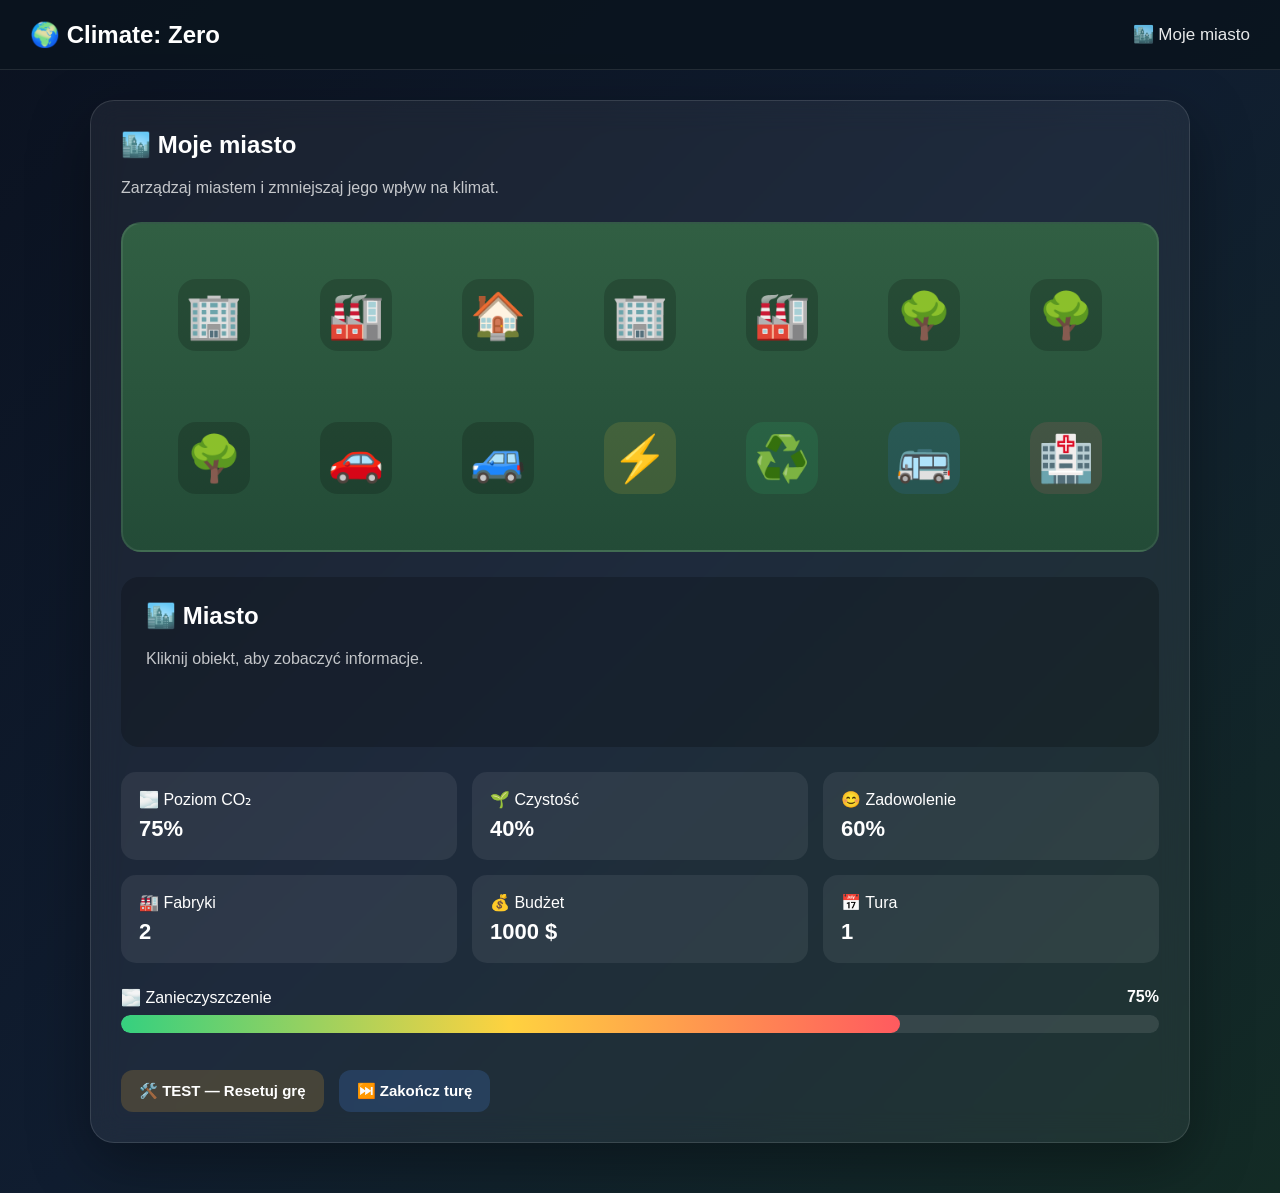
==== index.html @ ee9bb38d "fsfsf" ====
<!DOCTYPE html>
<html lang="pl">

<head>
    <meta charset="UTF-8">

    <meta
        name="viewport"
        content="width=device-width, initial-scale=1.0"
    >

    <title>Climate: Zero</title>

    <link
        rel="stylesheet"
        href="style.css"
    >
</head>

<body>

<header>

    <div class="logo">
        🌍 Climate: Zero
    </div>

    <div class="city-name">
        🏙️ Moje miasto
    </div>

</header>


<main>

<section class="city-panel">

    <h1>
        🏙️ Moje miasto
    </h1>

    <p>
        Zarządzaj miastem i zmniejszaj jego wpływ na klimat.
    </p>


    <!-- ========================= -->
    <!-- MIASTO -->
    <!-- ========================= -->

    <div class="city-view">


        <!-- BIUROWIEC 1 -->

        <div
            class="building"
            data-type="office"
            data-id="office-1"
        >
            🏢
        </div>


        <!-- FABRYKA CHEMICZNA -->

        <div
            class="building factory"
            data-type="chemical-factory"
            data-id="factory-1"
        >
            🏭
        </div>


        <!-- DOM -->

        <div
            class="building"
            data-type="house"
            data-id="house-1"
        >
            🏠
        </div>


        <!-- BIUROWIEC 2 -->

        <div
            class="building"
            data-type="office"
            data-id="office-2"
        >
            🏢
        </div>


        <!-- FABRYKA PRZEMYSŁOWA -->

        <div
            class="building factory"
            data-type="industrial-factory"
            data-id="factory-2"
        >
            🏭
        </div>


        <!-- PARK 1 -->

        <div
            class="tree"
            data-type="park"
            data-id="park-1"
        >
            🌳
        </div>


        <!-- PARK 2 -->

        <div
            class="tree"
            data-type="park"
            data-id="park-2"
        >
            🌳
        </div>


        <!-- PARK 3 -->

        <div
            class="tree"
            data-type="park"
            data-id="park-3"
        >
            🌳
        </div>


        <!-- SAMOCHÓD 1 -->

        <div
            class="car"
            data-type="car"
            data-id="car-1"
        >
            🚗
        </div>


        <!-- SAMOCHÓD 2 -->

        <div
            class="car"
            data-type="car"
            data-id="car-2"
        >
            🚙
        </div>


        <!-- NOWE: ELEKTROWNIA -->

        <div
            class="building power-plant"
            data-type="power-plant"
            data-id="power-plant-1"
        >
            ⚡
        </div>


        <!-- NOWE: RECYKLING -->

        <div
            class="building recycling"
            data-type="recycling"
            data-id="recycling-1"
        >
            ♻️
        </div>


        <!-- NOWE: ZAJEZDNIA -->

        <div
            class="building bus-depot"
            data-type="bus"
            data-id="bus-1"
        >
            🚌
        </div>


        <!-- NOWE: SZPITAL -->

        <div
            class="building hospital"
            data-type="hospital"
            data-id="hospital-1"
        >
            🏥
        </div>

    </div>


    <!-- ========================= -->
    <!-- PANEL INFORMACJI -->
    <!-- ========================= -->

    <div
        id="info-panel"
        class="info-panel"
    >

        <h2>
            🏙️ Miasto
        </h2>

        <p>
            Kliknij obiekt, aby zobaczyć informacje.
        </p>

    </div>


    <!-- ========================= -->
    <!-- STATYSTYKI -->
    <!-- ========================= -->

    <div class="city-stats">


        <div>

            🌫️ Poziom CO₂

            <strong id="co2">
                75%
            </strong>

        </div>


        <div>

            🌱 Czystość

            <strong id="cleanliness">
                40%
            </strong>

        </div>


        <div>

            😊 Zadowolenie

            <strong id="satisfaction">
                60%
            </strong>

        </div>


        <div>

            🏭 Fabryki

            <strong id="factories">
                2
            </strong>

        </div>


        <div>

            💰 Budżet

            <strong id="budget">
                1000 $
            </strong>

        </div>


        <div>

            📅 Tura

            <strong id="turn">
                1
            </strong>

        </div>

    </div>


    <!-- ========================= -->
    <!-- PASEK CO2 -->
    <!-- ========================= -->

    <div class="pollution-bar-container">

        <div class="pollution-info">

            <span>
                🌫️ Zanieczyszczenie
            </span>

            <strong id="pollution-value">
                75%
            </strong>

        </div>


        <div class="pollution-bar">

            <div
                id="pollution-fill"
            ></div>

        </div>

    </div>


    <!-- ========================= -->
    <!-- PRZYCISKI -->
    <!-- ========================= -->

    <div class="main-buttons">

        <button
            id="reset-budget"
        >
            🛠️ TEST — Resetuj grę
        </button>


        <button
            id="end-turn"
        >
            ⏭️ Zakończ turę
        </button>

    </div>

</section>

</main>


<script src="script.js"></script>

</body>

</html>
---- style.css ----
/* =====================================
   CLIMATE: ZERO
   GŁÓWNY STYL
===================================== */


* {
    box-sizing: border-box;
}


body {

    margin: 0;

    font-family:
        Arial,
        Helvetica,
        sans-serif;

    background:
        linear-gradient(
            135deg,
            #0b1220,
            #101d30,
            #132b25
        );

    color: white;

    min-height: 100vh;

}


/* =====================================
   GÓRNY PASEK
===================================== */

header {

    height: 70px;

    display: flex;

    align-items: center;

    justify-content: space-between;

    padding:
        0 30px;

    background:
        rgba(
            10,
            20,
            30,
            0.9
        );

    border-bottom:
        1px solid
        rgba(
            255,
            255,
            255,
            0.1
        );

    position: sticky;

    top: 0;

    z-index: 10;

}


.logo {

    font-size: 24px;

    font-weight: bold;

}


.city-name {

    font-size: 17px;

    opacity: 0.9;

}


/* =====================================
   GŁÓWNY PANEL
===================================== */

main {

    width: 100%;

    display: flex;

    justify-content: center;

    padding: 30px 15px 50px;

}


.city-panel {

    width: 100%;

    max-width: 1100px;

    background:
        rgba(
            255,
            255,
            255,
            0.06
        );

    border:
        1px solid
        rgba(
            255,
            255,
            255,
            0.12
        );

    border-radius: 24px;

    padding: 30px;

    backdrop-filter:
        blur(15px);

    box-shadow:
        0 20px 60px
        rgba(
            0,
            0,
            0,
            0.35
        );

}


h1 {

    margin-top: 0;

}


p {

    color:
        rgba(
            255,
            255,
            255,
            0.75
        );

}


/* =====================================
   WIDOK MIASTA
===================================== */

.city-view {

    margin-top: 25px;

    min-height: 330px;

    padding: 30px;

    border-radius: 20px;

    background:

        linear-gradient(
            180deg,
            #315f43,
            #234b37
        );

    display: grid;

    grid-template-columns:
        repeat(
            7,
            1fr
        );

    gap: 20px;

    align-items: center;

    justify-items: center;

    border:
        2px solid
        rgba(
            255,
            255,
            255,
            0.08
        );

}


/* =====================================
   OBIEKTY
===================================== */

.building,
.tree,
.car {

    width: 72px;

    height: 72px;

    display: flex;

    justify-content: center;

    align-items: center;

    font-size: 45px;

    border-radius: 18px;

    background:
        rgba(
            0,
            0,
            0,
            0.18
        );

    cursor: pointer;

    transition:
        transform 0.2s,
        background 0.2s,
        box-shadow 0.2s;

    user-select: none;

}


.building:hover,
.tree:hover,
.car:hover {

    transform:
        translateY(-6px)
        scale(1.08);

    background:
        rgba(
            255,
            255,
            255,
            0.12
        );

    box-shadow:
        0 10px 25px
        rgba(
            0,
            0,
            0,
            0.25
        );

}


/* =====================================
   PANEL INFORMACJI
===================================== */

.info-panel {

    margin-top: 25px;

    padding: 25px;

    border-radius: 18px;

    background:
        rgba(
            0,
            0,
            0,
            0.22
        );

    min-height: 170px;

}


.info-panel h2 {

    margin-top: 0;

}


.info-panel strong {

    color: white;

}


/* =====================================
   PRZYCISKI
===================================== */

button {

    border: none;

    border-radius: 12px;

    padding:
        12px 18px;

    margin-top: 12px;

    font-size: 15px;

    font-weight: bold;

    cursor: pointer;

    background:
        rgba(
            255,
            255,
            255,
            0.12
        );

    color: white;

    transition:
        transform 0.15s,
        background 0.15s;

}


button:hover:not(:disabled) {

    transform:
        translateY(-2px);

    background:
        rgba(
            255,
            255,
            255,
            0.2
        );

}


button:disabled {

    cursor: not-allowed;

    opacity: 0.55;

}


/* =====================================
   STATYSTYKI
===================================== */

.city-stats {

    display: grid;

    grid-template-columns:
        repeat(
            3,
            1fr
        );

    gap: 15px;

    margin-top: 25px;

}


.city-stats div {

    padding: 18px;

    border-radius: 15px;

    background:
        rgba(
            255,
            255,
            255,
            0.07
        );

    display: flex;

    flex-direction: column;

    gap: 7px;

}


.city-stats strong {

    font-size: 22px;

}


/* =====================================
   PASEK CO2
===================================== */

.pollution-bar-container {

    margin-top: 25px;

}


.pollution-info {

    display: flex;

    justify-content: space-between;

    margin-bottom: 8px;

}


.pollution-bar {

    height: 18px;

    width: 100%;

    background:
        rgba(
            255,
            255,
            255,
            0.1
        );

    border-radius: 20px;

    overflow: hidden;

}


#pollution-fill {

    height: 100%;

    width: 75%;

    background:
        linear-gradient(
            90deg,
            #35d07f,
            #ffd23f,
            #ff5a5f
        );

    border-radius: 20px;

    transition:
        width 0.4s;

}


/* =====================================
   GŁÓWNE PRZYCISKI
===================================== */

.main-buttons {

    display: flex;

    gap: 15px;

    margin-top: 25px;

}


#reset-budget {

    background:
        rgba(
            255,
            180,
            50,
            0.18
        );

}


#end-turn {

    background:
        rgba(
            80,
            150,
            255,
            0.18
        );

}


/* =====================================
   NOWE OBIEKTY
===================================== */

.power-plant {

    background:
        rgba(
            255,
            200,
            60,
            0.12
        );

}


.recycling {

    background:
        rgba(
            50,
            200,
            120,
            0.12
        );

}


.bus-depot {

    background:
        rgba(
            50,
            130,
            255,
            0.12
        );

}


.hospital {

    background:
        rgba(
            255,
            100,
            120,
            0.12
        );

}


/* =====================================
   TELEFON
===================================== */

@media (
    max-width: 800px
) {

    .city-view {

        grid-template-columns:
            repeat(
                4,
                1fr
            );

    }


    .city-stats {

        grid-template-columns:
            repeat(
                2,
                1fr
            );

    }

}


@media (
    max-width: 500px
) {

    header {

        padding:
            0 15px;

    }


    .logo {

        font-size: 18px;

    }


    .city-name {

        font-size: 14px;

    }


    .city-panel {

        padding: 18px;

    }


    .city-view {

        grid-template-columns:
            repeat(
                3,
                1fr
            );

        padding: 18px;

        gap: 12px;

    }


    .building,
    .tree,
    .car {

        width: 60px;

        height: 60px;

        font-size: 35px;

    }


    .city-stats {

        grid-template-columns:
            1fr;

    }


    .main-buttons {

        flex-direction: column;

    }

}
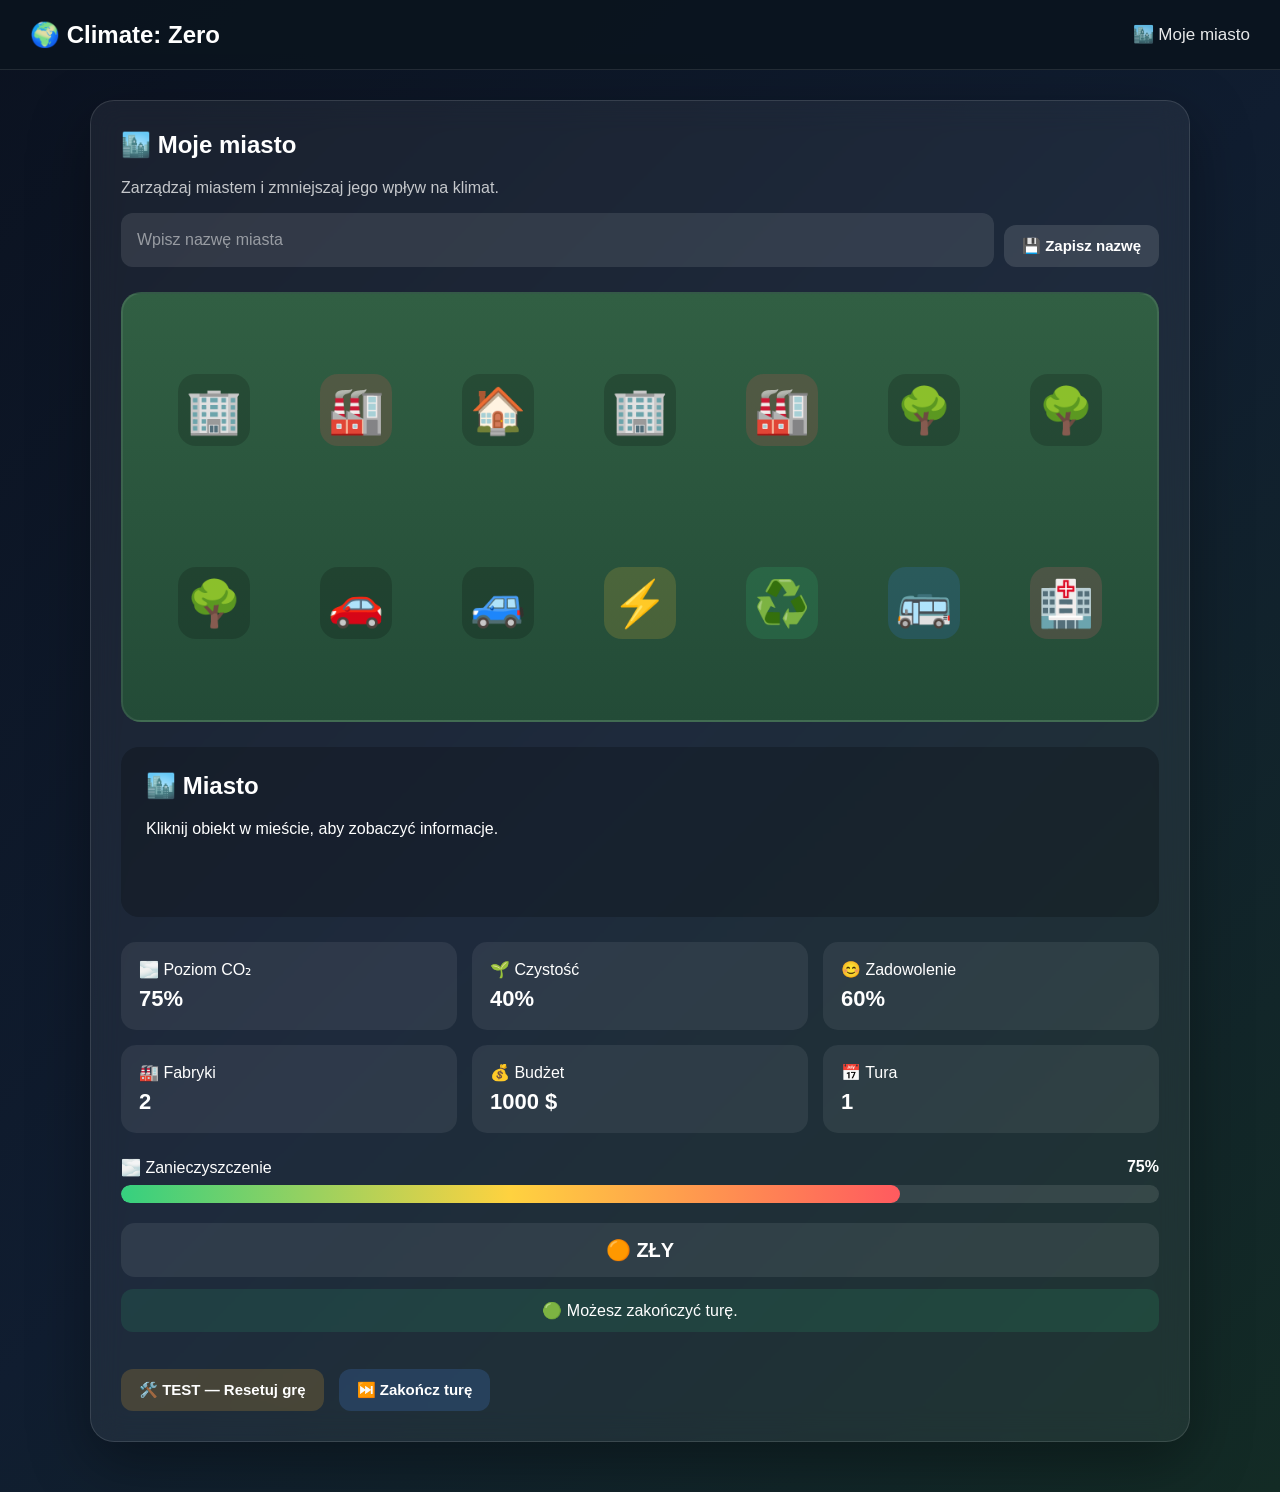
==== commit 84c23bc1: "tutffu" ====
--- a/index.html
+++ b/index.html
@@ -11,10 +11,7 @@
 
     <title>Climate: Zero</title>
 
-    <link
-        rel="stylesheet"
-        href="style.css"
-    >
+    <link rel="stylesheet" href="style.css">
 </head>
 
 <body>
@@ -25,7 +22,11 @@
         🌍 Climate: Zero
     </div>
 
-    <div class="city-name">
+    <div
+        class="city-name"
+        id="city-name-display"
+        title="Kliknij, aby zmienić nazwę miasta"
+    >
         🏙️ Moje miasto
     </div>
 
@@ -36,23 +37,39 @@
 
 <section class="city-panel">
 
-    <h1>
-        🏙️ Moje miasto
-    </h1>
-
-    <p>
-        Zarządzaj miastem i zmniejszaj jego wpływ na klimat.
-    </p>
-
-
-    <!-- ========================= -->
+    <!-- NAZWA MIASTA -->
+
+    <div class="city-intro">
+
+        <h1>
+            🏙️ <span id="city-title">Moje miasto</span>
+        </h1>
+
+        <p>
+            Zarządzaj miastem i zmniejszaj jego wpływ na klimat.
+        </p>
+
+        <div class="city-name-editor">
+
+            <input
+                type="text"
+                id="city-name-input"
+                placeholder="Wpisz nazwę miasta"
+                maxlength="30"
+            >
+
+            <button id="save-city-name">
+                💾 Zapisz nazwę
+            </button>
+
+        </div>
+
+    </div>
+
+
     <!-- MIASTO -->
-    <!-- ========================= -->
 
     <div class="city-view">
-
-
-        <!-- BIUROWIEC 1 -->
 
         <div
             class="building"
@@ -62,9 +79,6 @@
             🏢
         </div>
 
-
-        <!-- FABRYKA CHEMICZNA -->
-
         <div
             class="building factory"
             data-type="chemical-factory"
@@ -73,9 +87,6 @@
             🏭
         </div>
 
-
-        <!-- DOM -->
-
         <div
             class="building"
             data-type="house"
@@ -84,9 +95,6 @@
             🏠
         </div>
 
-
-        <!-- BIUROWIEC 2 -->
-
         <div
             class="building"
             data-type="office"
@@ -95,9 +103,6 @@
             🏢
         </div>
 
-
-        <!-- FABRYKA PRZEMYSŁOWA -->
-
         <div
             class="building factory"
             data-type="industrial-factory"
@@ -106,9 +111,6 @@
             🏭
         </div>
 
-
-        <!-- PARK 1 -->
-
         <div
             class="tree"
             data-type="park"
@@ -117,9 +119,6 @@
             🌳
         </div>
 
-
-        <!-- PARK 2 -->
-
         <div
             class="tree"
             data-type="park"
@@ -128,9 +127,6 @@
             🌳
         </div>
 
-
-        <!-- PARK 3 -->
-
         <div
             class="tree"
             data-type="park"
@@ -139,9 +135,6 @@
             🌳
         </div>
 
-
-        <!-- SAMOCHÓD 1 -->
-
         <div
             class="car"
             data-type="car"
@@ -150,9 +143,6 @@
             🚗
         </div>
 
-
-        <!-- SAMOCHÓD 2 -->
-
         <div
             class="car"
             data-type="car"
@@ -161,9 +151,6 @@
             🚙
         </div>
 
-
-        <!-- NOWE: ELEKTROWNIA -->
-
         <div
             class="building power-plant"
             data-type="power-plant"
@@ -172,9 +159,6 @@
             ⚡
         </div>
 
-
-        <!-- NOWE: RECYKLING -->
-
         <div
             class="building recycling"
             data-type="recycling"
@@ -183,9 +167,6 @@
             ♻️
         </div>
 
-
-        <!-- NOWE: ZAJEZDNIA -->
-
         <div
             class="building bus-depot"
             data-type="bus"
@@ -194,9 +175,6 @@
             🚌
         </div>
 
-
-        <!-- NOWE: SZPITAL -->
-
         <div
             class="building hospital"
             data-type="hospital"
@@ -208,9 +186,7 @@
     </div>
 
 
-    <!-- ========================= -->
     <!-- PANEL INFORMACJI -->
-    <!-- ========================= -->
 
     <div
         id="info-panel"
@@ -222,90 +198,51 @@
         </h2>
 
         <p>
-            Kliknij obiekt, aby zobaczyć informacje.
+            Kliknij obiekt w mieście,
+            aby zobaczyć informacje.
         </p>
 
     </div>
 
 
-    <!-- ========================= -->
     <!-- STATYSTYKI -->
-    <!-- ========================= -->
 
     <div class="city-stats">
 
-
-        <div>
-
+        <div>
             🌫️ Poziom CO₂
-
-            <strong id="co2">
-                75%
-            </strong>
-
-        </div>
-
-
-        <div>
-
+            <strong id="co2">75%</strong>
+        </div>
+
+        <div>
             🌱 Czystość
-
-            <strong id="cleanliness">
-                40%
-            </strong>
-
-        </div>
-
-
-        <div>
-
+            <strong id="cleanliness">40%</strong>
+        </div>
+
+        <div>
             😊 Zadowolenie
-
-            <strong id="satisfaction">
-                60%
-            </strong>
-
-        </div>
-
-
-        <div>
-
+            <strong id="satisfaction">60%</strong>
+        </div>
+
+        <div>
             🏭 Fabryki
-
-            <strong id="factories">
-                2
-            </strong>
-
-        </div>
-
-
-        <div>
-
+            <strong id="factories">2</strong>
+        </div>
+
+        <div>
             💰 Budżet
-
-            <strong id="budget">
-                1000 $
-            </strong>
-
-        </div>
-
-
-        <div>
-
+            <strong id="budget">1000 $</strong>
+        </div>
+
+        <div>
             📅 Tura
-
-            <strong id="turn">
-                1
-            </strong>
-
-        </div>
-
-    </div>
-
-
-    <!-- ========================= -->
+            <strong id="turn">1</strong>
+        </div>
+
+    </div>
+
+
     <!-- PASEK CO2 -->
-    <!-- ========================= -->
 
     <div class="pollution-bar-container">
 
@@ -321,34 +258,44 @@
 
         </div>
 
-
         <div class="pollution-bar">
 
-            <div
-                id="pollution-fill"
-            ></div>
-
-        </div>
-
-    </div>
-
-
-    <!-- ========================= -->
+            <div id="pollution-fill"></div>
+
+        </div>
+
+    </div>
+
+
+    <!-- STATUS MIASTA -->
+
+    <div
+        id="city-status"
+        class="city-status"
+    >
+        🟠 ZŁY
+    </div>
+
+
+    <!-- STATUS TURY -->
+
+    <div
+        id="turn-status"
+        class="turn-status"
+    >
+        🟢 Możesz zakończyć turę.
+    </div>
+
+
     <!-- PRZYCISKI -->
-    <!-- ========================= -->
 
     <div class="main-buttons">
 
-        <button
-            id="reset-budget"
-        >
+        <button id="reset-budget">
             🛠️ TEST — Resetuj grę
         </button>
 
-
-        <button
-            id="end-turn"
-        >
+        <button id="end-turn">
             ⏭️ Zakończ turę
         </button>
 
--- a/style.css
+++ b/style.css
@@ -3,20 +3,13 @@
    GŁÓWNY STYL
 ===================================== */
 
-
 * {
     box-sizing: border-box;
 }
 
-
 body {
-
     margin: 0;
-
-    font-family:
-        Arial,
-        Helvetica,
-        sans-serif;
+    font-family: Arial, Helvetica, sans-serif;
 
     background:
         linear-gradient(
@@ -27,9 +20,7 @@
         );
 
     color: white;
-
     min-height: 100vh;
-
 }
 
 
@@ -38,59 +29,42 @@
 ===================================== */
 
 header {
-
     height: 70px;
 
     display: flex;
-
     align-items: center;
-
     justify-content: space-between;
 
-    padding:
-        0 30px;
-
-    background:
-        rgba(
-            10,
-            20,
-            30,
-            0.9
-        );
+    padding: 0 30px;
+
+    background:
+        rgba(10, 20, 30, 0.9);
 
     border-bottom:
         1px solid
-        rgba(
-            255,
-            255,
-            255,
-            0.1
-        );
+        rgba(255, 255, 255, 0.1);
 
     position: sticky;
-
     top: 0;
-
     z-index: 10;
-
-}
-
+}
 
 .logo {
-
     font-size: 24px;
-
     font-weight: bold;
-
-}
-
+}
 
 .city-name {
-
     font-size: 17px;
-
     opacity: 0.9;
-
+    cursor: pointer;
+
+    transition: 0.2s;
+}
+
+.city-name:hover {
+    opacity: 1;
+    transform: scale(1.03);
 }
 
 
@@ -99,77 +73,77 @@
 ===================================== */
 
 main {
-
     width: 100%;
 
     display: flex;
-
     justify-content: center;
 
     padding: 30px 15px 50px;
-
-}
-
+}
 
 .city-panel {
-
     width: 100%;
-
     max-width: 1100px;
 
     background:
-        rgba(
-            255,
-            255,
-            255,
-            0.06
-        );
+        rgba(255, 255, 255, 0.06);
 
     border:
         1px solid
-        rgba(
-            255,
-            255,
-            255,
-            0.12
-        );
+        rgba(255, 255, 255, 0.12);
 
     border-radius: 24px;
 
     padding: 30px;
 
-    backdrop-filter:
-        blur(15px);
+    backdrop-filter: blur(15px);
 
     box-shadow:
         0 20px 60px
-        rgba(
-            0,
-            0,
-            0,
-            0.35
-        );
-
-}
-
-
-h1 {
-
+        rgba(0, 0, 0, 0.35);
+}
+
+
+/* =====================================
+   INTRO
+===================================== */
+
+.city-intro h1 {
     margin-top: 0;
-
-}
-
-
-p {
-
+}
+
+.city-intro p {
     color:
-        rgba(
-            255,
-            255,
-            255,
-            0.75
-        );
-
+        rgba(255, 255, 255, 0.75);
+}
+
+.city-name-editor {
+    display: flex;
+    gap: 10px;
+    margin-top: 15px;
+}
+
+#city-name-input {
+    flex: 1;
+
+    padding: 14px 16px;
+
+    border: none;
+    outline: none;
+
+    border-radius: 12px;
+
+    background:
+        rgba(255, 255, 255, 0.1);
+
+    color: white;
+
+    font-size: 16px;
+}
+
+#city-name-input::placeholder {
+    color:
+        rgba(255, 255, 255, 0.5);
 }
 
 
@@ -178,17 +152,15 @@
 ===================================== */
 
 .city-view {
-
     margin-top: 25px;
 
-    min-height: 330px;
+    min-height: 430px;
 
     padding: 30px;
 
     border-radius: 20px;
 
     background:
-
         linear-gradient(
             180deg,
             #315f43,
@@ -198,26 +170,16 @@
     display: grid;
 
     grid-template-columns:
-        repeat(
-            7,
-            1fr
-        );
+        repeat(7, 1fr);
 
     gap: 20px;
 
     align-items: center;
-
     justify-items: center;
 
     border:
         2px solid
-        rgba(
-            255,
-            255,
-            255,
-            0.08
-        );
-
+        rgba(255, 255, 255, 0.08);
 }
 
 
@@ -228,15 +190,11 @@
 .building,
 .tree,
 .car {
-
     width: 72px;
-
     height: 72px;
 
     display: flex;
-
     justify-content: center;
-
     align-items: center;
 
     font-size: 45px;
@@ -244,12 +202,7 @@
     border-radius: 18px;
 
     background:
-        rgba(
-            0,
-            0,
-            0,
-            0.18
-        );
+        rgba(0, 0, 0, 0.18);
 
     cursor: pointer;
 
@@ -259,35 +212,51 @@
         box-shadow 0.2s;
 
     user-select: none;
-
-}
-
+}
 
 .building:hover,
 .tree:hover,
 .car:hover {
-
     transform:
         translateY(-6px)
         scale(1.08);
 
     background:
-        rgba(
-            255,
-            255,
-            255,
-            0.12
-        );
+        rgba(255, 255, 255, 0.12);
 
     box-shadow:
         0 10px 25px
-        rgba(
-            0,
-            0,
-            0,
-            0.25
-        );
-
+        rgba(0, 0, 0, 0.25);
+}
+
+
+/* =====================================
+   TYPY OBIEKTÓW
+===================================== */
+
+.factory {
+    background:
+        rgba(255, 80, 80, 0.16);
+}
+
+.power-plant {
+    background:
+        rgba(255, 200, 60, 0.16);
+}
+
+.recycling {
+    background:
+        rgba(50, 200, 120, 0.16);
+}
+
+.bus-depot {
+    background:
+        rgba(50, 130, 255, 0.16);
+}
+
+.hospital {
+    background:
+        rgba(255, 100, 120, 0.16);
 }
 
 
@@ -296,7 +265,6 @@
 ===================================== */
 
 .info-panel {
-
     margin-top: 25px;
 
     padding: 25px;
@@ -304,92 +272,21 @@
     border-radius: 18px;
 
     background:
-        rgba(
-            0,
-            0,
-            0,
-            0.22
-        );
+        rgba(0, 0, 0, 0.22);
 
     min-height: 170px;
-
-}
-
+}
 
 .info-panel h2 {
-
     margin-top: 0;
-
-}
-
+}
 
 .info-panel strong {
-
     color: white;
-
-}
-
-
-/* =====================================
-   PRZYCISKI
-===================================== */
-
-button {
-
-    border: none;
-
-    border-radius: 12px;
-
-    padding:
-        12px 18px;
-
-    margin-top: 12px;
-
-    font-size: 15px;
-
-    font-weight: bold;
-
-    cursor: pointer;
-
-    background:
-        rgba(
-            255,
-            255,
-            255,
-            0.12
-        );
-
-    color: white;
-
-    transition:
-        transform 0.15s,
-        background 0.15s;
-
-}
-
-
-button:hover:not(:disabled) {
-
-    transform:
-        translateY(-2px);
-
-    background:
-        rgba(
-            255,
-            255,
-            255,
-            0.2
-        );
-
-}
-
-
-button:disabled {
-
-    cursor: not-allowed;
-
-    opacity: 0.55;
-
+}
+
+.info-panel button {
+    margin-right: 8px;
 }
 
 
@@ -398,49 +295,32 @@
 ===================================== */
 
 .city-stats {
-
     display: grid;
 
     grid-template-columns:
-        repeat(
-            3,
-            1fr
-        );
+        repeat(3, 1fr);
 
     gap: 15px;
 
     margin-top: 25px;
-
-}
-
+}
 
 .city-stats div {
-
     padding: 18px;
 
     border-radius: 15px;
 
     background:
-        rgba(
-            255,
-            255,
-            255,
-            0.07
-        );
-
-    display: flex;
-
+        rgba(255, 255, 255, 0.07);
+
+    display: flex;
     flex-direction: column;
 
     gap: 7px;
-
-}
-
+}
 
 .city-stats strong {
-
     font-size: 22px;
-
 }
 
 
@@ -449,48 +329,30 @@
 ===================================== */
 
 .pollution-bar-container {
-
     margin-top: 25px;
-
-}
-
+}
 
 .pollution-info {
-
-    display: flex;
-
+    display: flex;
     justify-content: space-between;
 
     margin-bottom: 8px;
-
-}
-
+}
 
 .pollution-bar {
-
     height: 18px;
-
     width: 100%;
 
     background:
-        rgba(
-            255,
-            255,
-            255,
-            0.1
-        );
+        rgba(255, 255, 255, 0.1);
 
     border-radius: 20px;
 
     overflow: hidden;
-
-}
-
+}
 
 #pollution-fill {
-
     height: 100%;
-
     width: 75%;
 
     background:
@@ -504,8 +366,104 @@
     border-radius: 20px;
 
     transition:
-        width 0.4s;
-
+        width 0.4s ease;
+}
+
+
+/* =====================================
+   STATUS MIASTA
+===================================== */
+
+.city-status {
+    margin-top: 20px;
+
+    padding: 15px;
+
+    border-radius: 14px;
+
+    background:
+        rgba(255, 255, 255, 0.08);
+
+    text-align: center;
+
+    font-size: 20px;
+    font-weight: bold;
+}
+
+
+/* =====================================
+   STATUS TURY
+===================================== */
+
+.turn-status {
+    margin-top: 12px;
+
+    padding: 12px;
+
+    border-radius: 12px;
+
+    text-align: center;
+
+    background:
+        rgba(50, 210, 130, 0.12);
+}
+
+
+/* =====================================
+   PRZYCISKI
+===================================== */
+
+button {
+    border: none;
+
+    border-radius: 12px;
+
+    padding: 12px 18px;
+
+    margin-top: 12px;
+
+    font-size: 15px;
+
+    font-weight: bold;
+
+    cursor: pointer;
+
+    background:
+        rgba(255, 255, 255, 0.12);
+
+    color: white;
+
+    transition:
+        transform 0.15s,
+        background 0.15s;
+}
+
+button:hover:not(:disabled) {
+    transform:
+        translateY(-2px);
+
+    background:
+        rgba(255, 255, 255, 0.2);
+}
+
+button:disabled {
+    cursor: not-allowed;
+    opacity: 0.55;
+}
+
+.upgrade-button {
+    background:
+        rgba(50, 210, 130, 0.2);
+}
+
+#reset-budget {
+    background:
+        rgba(255, 180, 50, 0.18);
+}
+
+#end-turn {
+    background:
+        rgba(80, 150, 255, 0.18);
 }
 
 
@@ -514,203 +472,86 @@
 ===================================== */
 
 .main-buttons {
-
-    display: flex;
-
+    display: flex;
     gap: 15px;
 
     margin-top: 25px;
-
-}
-
-
-#reset-budget {
-
-    background:
-        rgba(
-            255,
-            180,
-            50,
-            0.18
-        );
-
-}
-
-
-#end-turn {
-
-    background:
-        rgba(
-            80,
-            150,
-            255,
-            0.18
-        );
-
-}
-
-
-/* =====================================
-   NOWE OBIEKTY
-===================================== */
-
-.power-plant {
-
-    background:
-        rgba(
-            255,
-            200,
-            60,
-            0.12
-        );
-
-}
-
-
-.recycling {
-
-    background:
-        rgba(
-            50,
-            200,
-            120,
-            0.12
-        );
-
-}
-
-
-.bus-depot {
-
-    background:
-        rgba(
-            50,
-            130,
-            255,
-            0.12
-        );
-
-}
-
-
-.hospital {
-
-    background:
-        rgba(
-            255,
-            100,
-            120,
-            0.12
-        );
-
-}
-
-
-/* =====================================
-   TELEFON
-===================================== */
-
-@media (
-    max-width: 800px
-) {
+}
+
+
+/* =====================================
+   RESPONSIVE
+===================================== */
+
+@media (max-width: 900px) {
 
     .city-view {
-
         grid-template-columns:
-            repeat(
-                4,
-                1fr
-            );
-
-    }
-
+            repeat(5, 1fr);
+    }
+}
+
+@media (max-width: 700px) {
+
+    header {
+        padding: 0 15px;
+    }
+
+    .city-panel {
+        padding: 20px;
+    }
+
+    .city-view {
+        grid-template-columns:
+            repeat(4, 1fr);
+
+        gap: 14px;
+        padding: 20px;
+    }
 
     .city-stats {
-
         grid-template-columns:
-            repeat(
-                2,
-                1fr
-            );
-
-    }
-
-}
-
-
-@media (
-    max-width: 500px
-) {
-
-    header {
-
-        padding:
-            0 15px;
-
-    }
-
+            repeat(2, 1fr);
+    }
+
+    .city-name-editor {
+        flex-direction: column;
+    }
+}
+
+@media (max-width: 500px) {
 
     .logo {
-
         font-size: 18px;
-
-    }
-
+    }
 
     .city-name {
-
         font-size: 14px;
-
-    }
-
-
-    .city-panel {
-
-        padding: 18px;
-
-    }
-
+    }
 
     .city-view {
-
         grid-template-columns:
-            repeat(
-                3,
-                1fr
-            );
-
-        padding: 18px;
-
-        gap: 12px;
-
-    }
-
+            repeat(3, 1fr);
+
+        padding: 15px;
+        gap: 10px;
+    }
 
     .building,
     .tree,
     .car {
-
         width: 60px;
-
         height: 60px;
 
         font-size: 35px;
-
-    }
-
+    }
 
     .city-stats {
-
         grid-template-columns:
             1fr;
-
-    }
-
+    }
 
     .main-buttons {
-
         flex-direction: column;
-
-    }
-
+    }
 }
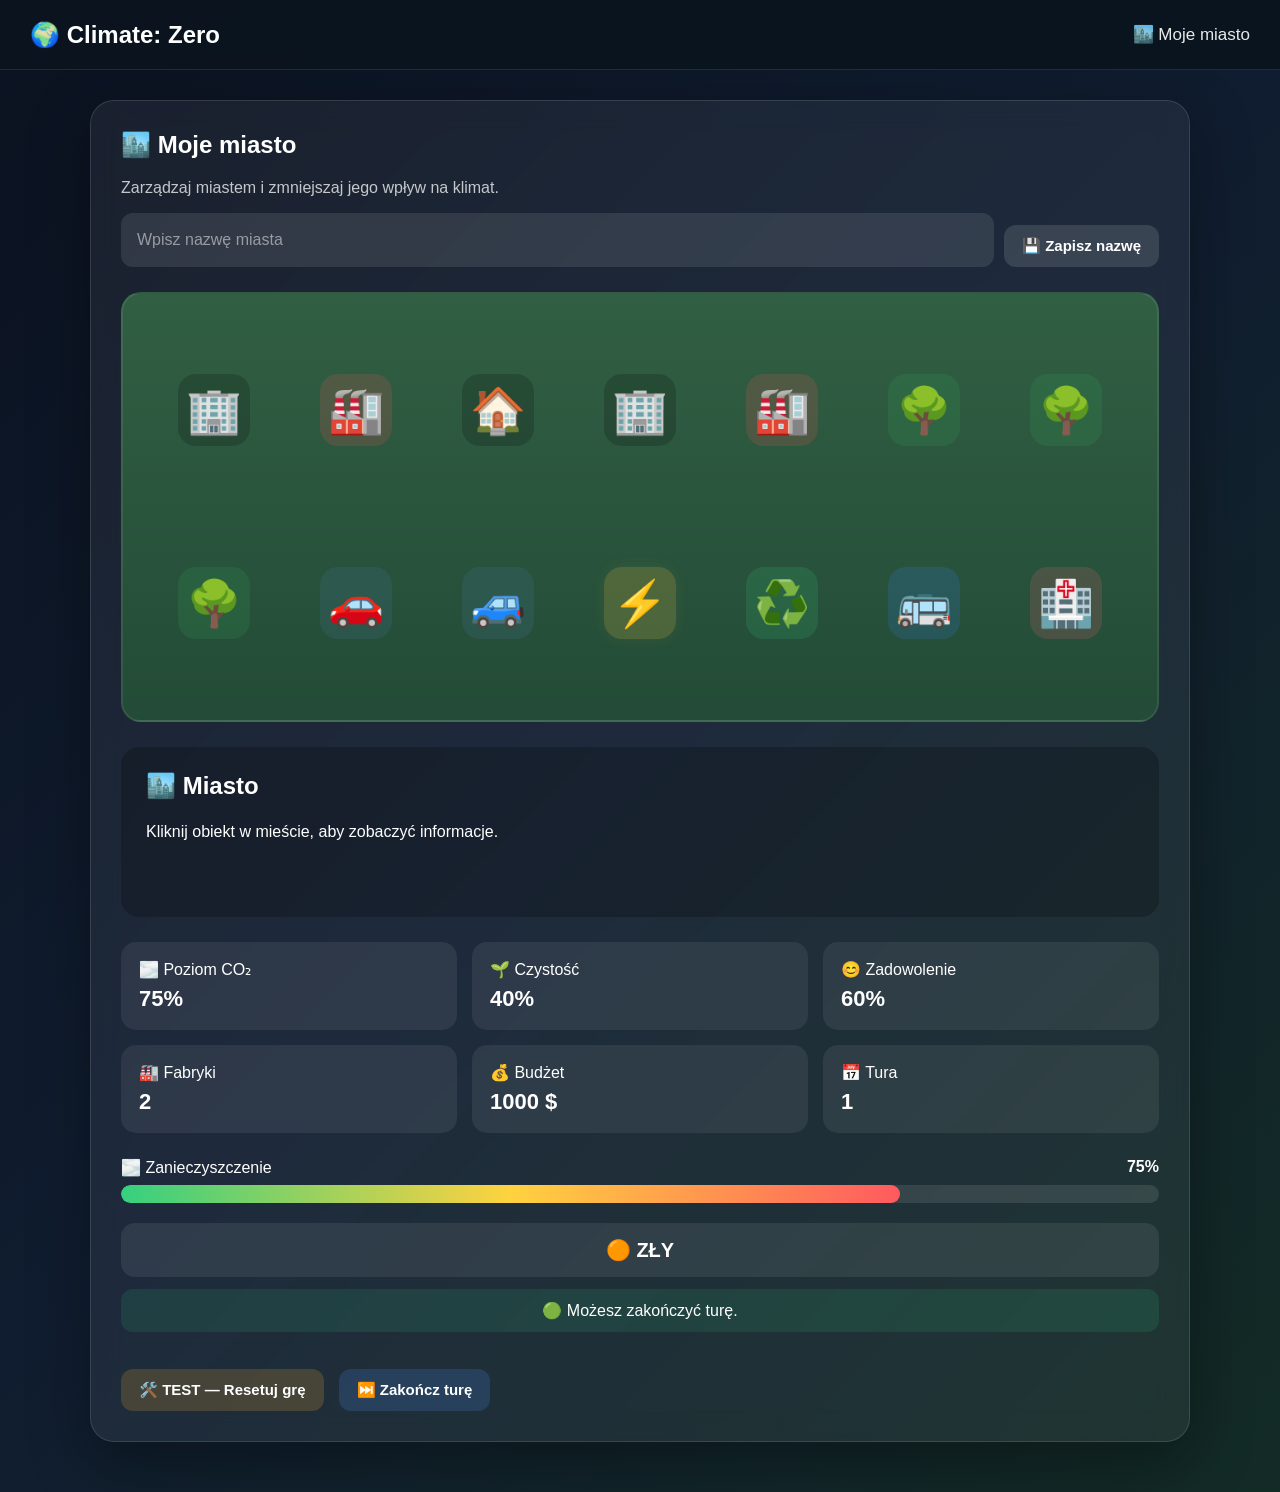
==== commit a7ecf932: "fad" ====
--- a/index.html
+++ b/index.html
@@ -37,7 +37,10 @@
 
 <section class="city-panel">
 
-    <!-- NAZWA MIASTA -->
+
+    <!-- =====================================
+         NAZWA MIASTA
+    ====================================== -->
 
     <div class="city-intro">
 
@@ -67,9 +70,14 @@
     </div>
 
 
-    <!-- MIASTO -->
+    <!-- =====================================
+         MIASTO
+    ====================================== -->
 
     <div class="city-view">
+
+
+        <!-- BIUROWIEC 1 -->
 
         <div
             class="building"
@@ -79,6 +87,9 @@
             🏢
         </div>
 
+
+        <!-- FABRYKA CHEMICZNA -->
+
         <div
             class="building factory"
             data-type="chemical-factory"
@@ -87,6 +98,9 @@
             🏭
         </div>
 
+
+        <!-- DOM -->
+
         <div
             class="building"
             data-type="house"
@@ -95,6 +109,9 @@
             🏠
         </div>
 
+
+        <!-- BIUROWIEC 2 -->
+
         <div
             class="building"
             data-type="office"
@@ -103,6 +120,9 @@
             🏢
         </div>
 
+
+        <!-- FABRYKA PRZEMYSŁOWA -->
+
         <div
             class="building factory"
             data-type="industrial-factory"
@@ -111,6 +131,9 @@
             🏭
         </div>
 
+
+        <!-- PARK 1 -->
+
         <div
             class="tree"
             data-type="park"
@@ -119,6 +142,9 @@
             🌳
         </div>
 
+
+        <!-- PARK 2 -->
+
         <div
             class="tree"
             data-type="park"
@@ -127,6 +153,9 @@
             🌳
         </div>
 
+
+        <!-- PARK 3 -->
+
         <div
             class="tree"
             data-type="park"
@@ -135,6 +164,9 @@
             🌳
         </div>
 
+
+        <!-- SAMOCHÓD 1 -->
+
         <div
             class="car"
             data-type="car"
@@ -143,6 +175,9 @@
             🚗
         </div>
 
+
+        <!-- SAMOCHÓD 2 -->
+
         <div
             class="car"
             data-type="car"
@@ -151,6 +186,11 @@
             🚙
         </div>
 
+
+        <!-- =================================
+             ELEKTROWNIA
+        ================================== -->
+
         <div
             class="building power-plant"
             data-type="power-plant"
@@ -159,6 +199,11 @@
             ⚡
         </div>
 
+
+        <!-- =================================
+             CENTRUM RECYKLINGU
+        ================================== -->
+
         <div
             class="building recycling"
             data-type="recycling"
@@ -167,6 +212,11 @@
             ♻️
         </div>
 
+
+        <!-- =================================
+             ZAJEZDNIA AUTOBUSOWA
+        ================================== -->
+
         <div
             class="building bus-depot"
             data-type="bus"
@@ -175,6 +225,11 @@
             🚌
         </div>
 
+
+        <!-- =================================
+             SZPITAL
+        ================================== -->
+
         <div
             class="building hospital"
             data-type="hospital"
@@ -186,7 +241,9 @@
     </div>
 
 
-    <!-- PANEL INFORMACJI -->
+    <!-- =====================================
+         PANEL INFORMACJI
+    ====================================== -->
 
     <div
         id="info-panel"
@@ -205,44 +262,84 @@
     </div>
 
 
-    <!-- STATYSTYKI -->
+    <!-- =====================================
+         STATYSTYKI
+    ====================================== -->
 
     <div class="city-stats">
 
-        <div>
+
+        <div>
+
             🌫️ Poziom CO₂
-            <strong id="co2">75%</strong>
-        </div>
-
-        <div>
+
+            <strong id="co2">
+                75%
+            </strong>
+
+        </div>
+
+
+        <div>
+
             🌱 Czystość
-            <strong id="cleanliness">40%</strong>
-        </div>
-
-        <div>
+
+            <strong id="cleanliness">
+                40%
+            </strong>
+
+        </div>
+
+
+        <div>
+
             😊 Zadowolenie
-            <strong id="satisfaction">60%</strong>
-        </div>
-
-        <div>
+
+            <strong id="satisfaction">
+                60%
+            </strong>
+
+        </div>
+
+
+        <div>
+
             🏭 Fabryki
-            <strong id="factories">2</strong>
-        </div>
-
-        <div>
+
+            <strong id="factories">
+                2
+            </strong>
+
+        </div>
+
+
+        <div>
+
             💰 Budżet
-            <strong id="budget">1000 $</strong>
-        </div>
-
-        <div>
+
+            <strong id="budget">
+                1000 $
+            </strong>
+
+        </div>
+
+
+        <div>
+
             📅 Tura
-            <strong id="turn">1</strong>
-        </div>
-
-    </div>
-
-
-    <!-- PASEK CO2 -->
+
+            <strong id="turn">
+                1
+            </strong>
+
+        </div>
+
+    </div>
+
+
+    <!-- =====================================
+         PASEK ZANIECZYSZCZENIA
+    ====================================== -->
 
     <div class="pollution-bar-container">
 
@@ -258,6 +355,7 @@
 
         </div>
 
+
         <div class="pollution-bar">
 
             <div id="pollution-fill"></div>
@@ -267,7 +365,9 @@
     </div>
 
 
-    <!-- STATUS MIASTA -->
+    <!-- =====================================
+         STATUS MIASTA
+    ====================================== -->
 
     <div
         id="city-status"
@@ -277,7 +377,9 @@
     </div>
 
 
-    <!-- STATUS TURY -->
+    <!-- =====================================
+         STATUS TURY
+    ====================================== -->
 
     <div
         id="turn-status"
@@ -287,7 +389,9 @@
     </div>
 
 
-    <!-- PRZYCISKI -->
+    <!-- =====================================
+         GŁÓWNE PRZYCISKI
+    ====================================== -->
 
     <div class="main-buttons">
 
--- a/style.css
+++ b/style.css
@@ -46,6 +46,7 @@
 
     position: sticky;
     top: 0;
+
     z-index: 10;
 }
 
@@ -57,6 +58,7 @@
 .city-name {
     font-size: 17px;
     opacity: 0.9;
+
     cursor: pointer;
 
     transition: 0.2s;
@@ -64,7 +66,9 @@
 
 .city-name:hover {
     opacity: 1;
-    transform: scale(1.03);
+
+    transform:
+        scale(1.03);
 }
 
 
@@ -78,7 +82,10 @@
     display: flex;
     justify-content: center;
 
-    padding: 30px 15px 50px;
+    padding:
+        30px
+        15px
+        50px;
 }
 
 .city-panel {
@@ -119,14 +126,18 @@
 
 .city-name-editor {
     display: flex;
+
     gap: 10px;
+
     margin-top: 15px;
 }
 
 #city-name-input {
     flex: 1;
 
-    padding: 14px 16px;
+    padding:
+        14px
+        16px;
 
     border: none;
     outline: none;
@@ -231,7 +242,7 @@
 
 
 /* =====================================
-   TYPY OBIEKTÓW
+   FABRYKI
 ===================================== */
 
 .factory {
@@ -239,24 +250,77 @@
         rgba(255, 80, 80, 0.16);
 }
 
+
+/* =====================================
+   ELEKTROWNIA
+===================================== */
+
 .power-plant {
     background:
-        rgba(255, 200, 60, 0.16);
-}
+        rgba(255, 200, 60, 0.18);
+
+    box-shadow:
+        0 0 15px
+        rgba(255, 200, 60, 0.08);
+}
+
+.power-plant:hover {
+    background:
+        rgba(255, 200, 60, 0.28);
+
+    box-shadow:
+        0 0 25px
+        rgba(255, 200, 60, 0.2);
+}
+
+
+/* =====================================
+   RECYKLING
+===================================== */
 
 .recycling {
     background:
         rgba(50, 200, 120, 0.16);
 }
 
+
+/* =====================================
+   AUTOBUSY
+===================================== */
+
 .bus-depot {
     background:
         rgba(50, 130, 255, 0.16);
 }
 
+
+/* =====================================
+   SZPITAL
+===================================== */
+
 .hospital {
     background:
         rgba(255, 100, 120, 0.16);
+}
+
+
+/* =====================================
+   PARKI
+===================================== */
+
+.tree {
+    background:
+        rgba(50, 180, 90, 0.14);
+}
+
+
+/* =====================================
+   SAMOCHODY
+===================================== */
+
+.car {
+    background:
+        rgba(80, 130, 180, 0.14);
 }
 
 
@@ -281,6 +345,10 @@
     margin-top: 0;
 }
 
+.info-panel p {
+    line-height: 1.5;
+}
+
 .info-panel strong {
     color: white;
 }
@@ -291,6 +359,25 @@
 
 
 /* =====================================
+   PRZYCISK ULEPSZENIA
+===================================== */
+
+.upgrade-button {
+    background:
+        rgba(50, 210, 130, 0.2);
+
+    border:
+        1px solid
+        rgba(50, 210, 130, 0.2);
+}
+
+.upgrade-button:hover:not(:disabled) {
+    background:
+        rgba(50, 210, 130, 0.35);
+}
+
+
+/* =====================================
    STATYSTYKI
 ===================================== */
 
@@ -314,9 +401,22 @@
         rgba(255, 255, 255, 0.07);
 
     display: flex;
+
     flex-direction: column;
 
     gap: 7px;
+
+    transition:
+        transform 0.2s,
+        background 0.2s;
+}
+
+.city-stats div:hover {
+    transform:
+        translateY(-3px);
+
+    background:
+        rgba(255, 255, 255, 0.1);
 }
 
 .city-stats strong {
@@ -334,6 +434,7 @@
 
 .pollution-info {
     display: flex;
+
     justify-content: space-between;
 
     margin-bottom: 8px;
@@ -341,6 +442,7 @@
 
 .pollution-bar {
     height: 18px;
+
     width: 100%;
 
     background:
@@ -353,6 +455,7 @@
 
 #pollution-fill {
     height: 100%;
+
     width: 75%;
 
     background:
@@ -387,6 +490,7 @@
     text-align: center;
 
     font-size: 20px;
+
     font-weight: bold;
 }
 
@@ -418,7 +522,9 @@
 
     border-radius: 12px;
 
-    padding: 12px 18px;
+    padding:
+        12px
+        18px;
 
     margin-top: 12px;
 
@@ -448,22 +554,38 @@
 
 button:disabled {
     cursor: not-allowed;
+
     opacity: 0.55;
 }
 
-.upgrade-button {
-    background:
-        rgba(50, 210, 130, 0.2);
-}
+
+/* =====================================
+   RESET
+===================================== */
 
 #reset-budget {
     background:
         rgba(255, 180, 50, 0.18);
 }
 
+#reset-budget:hover {
+    background:
+        rgba(255, 180, 50, 0.3);
+}
+
+
+/* =====================================
+   ZAKOŃCZENIE TURY
+===================================== */
+
 #end-turn {
     background:
         rgba(80, 150, 255, 0.18);
+}
+
+#end-turn:hover {
+    background:
+        rgba(80, 150, 255, 0.3);
 }
 
 
@@ -473,9 +595,28 @@
 
 .main-buttons {
     display: flex;
+
     gap: 15px;
 
     margin-top: 25px;
+}
+
+
+/* =====================================
+   KOMUNIKAT KRYTYCZNY
+===================================== */
+
+.critical-message {
+    padding: 12px;
+
+    border-radius: 12px;
+
+    background:
+        rgba(255, 70, 70, 0.12);
+
+    border:
+        1px solid
+        rgba(255, 70, 70, 0.2);
 }
 
 
@@ -489,7 +630,9 @@
         grid-template-columns:
             repeat(5, 1fr);
     }
-}
+
+}
+
 
 @media (max-width: 700px) {
 
@@ -506,6 +649,7 @@
             repeat(4, 1fr);
 
         gap: 14px;
+
         padding: 20px;
     }
 
@@ -517,7 +661,9 @@
     .city-name-editor {
         flex-direction: column;
     }
-}
+
+}
+
 
 @media (max-width: 500px) {
 
@@ -534,6 +680,7 @@
             repeat(3, 1fr);
 
         padding: 15px;
+
         gap: 10px;
     }
 
@@ -554,4 +701,5 @@
     .main-buttons {
         flex-direction: column;
     }
+
 }
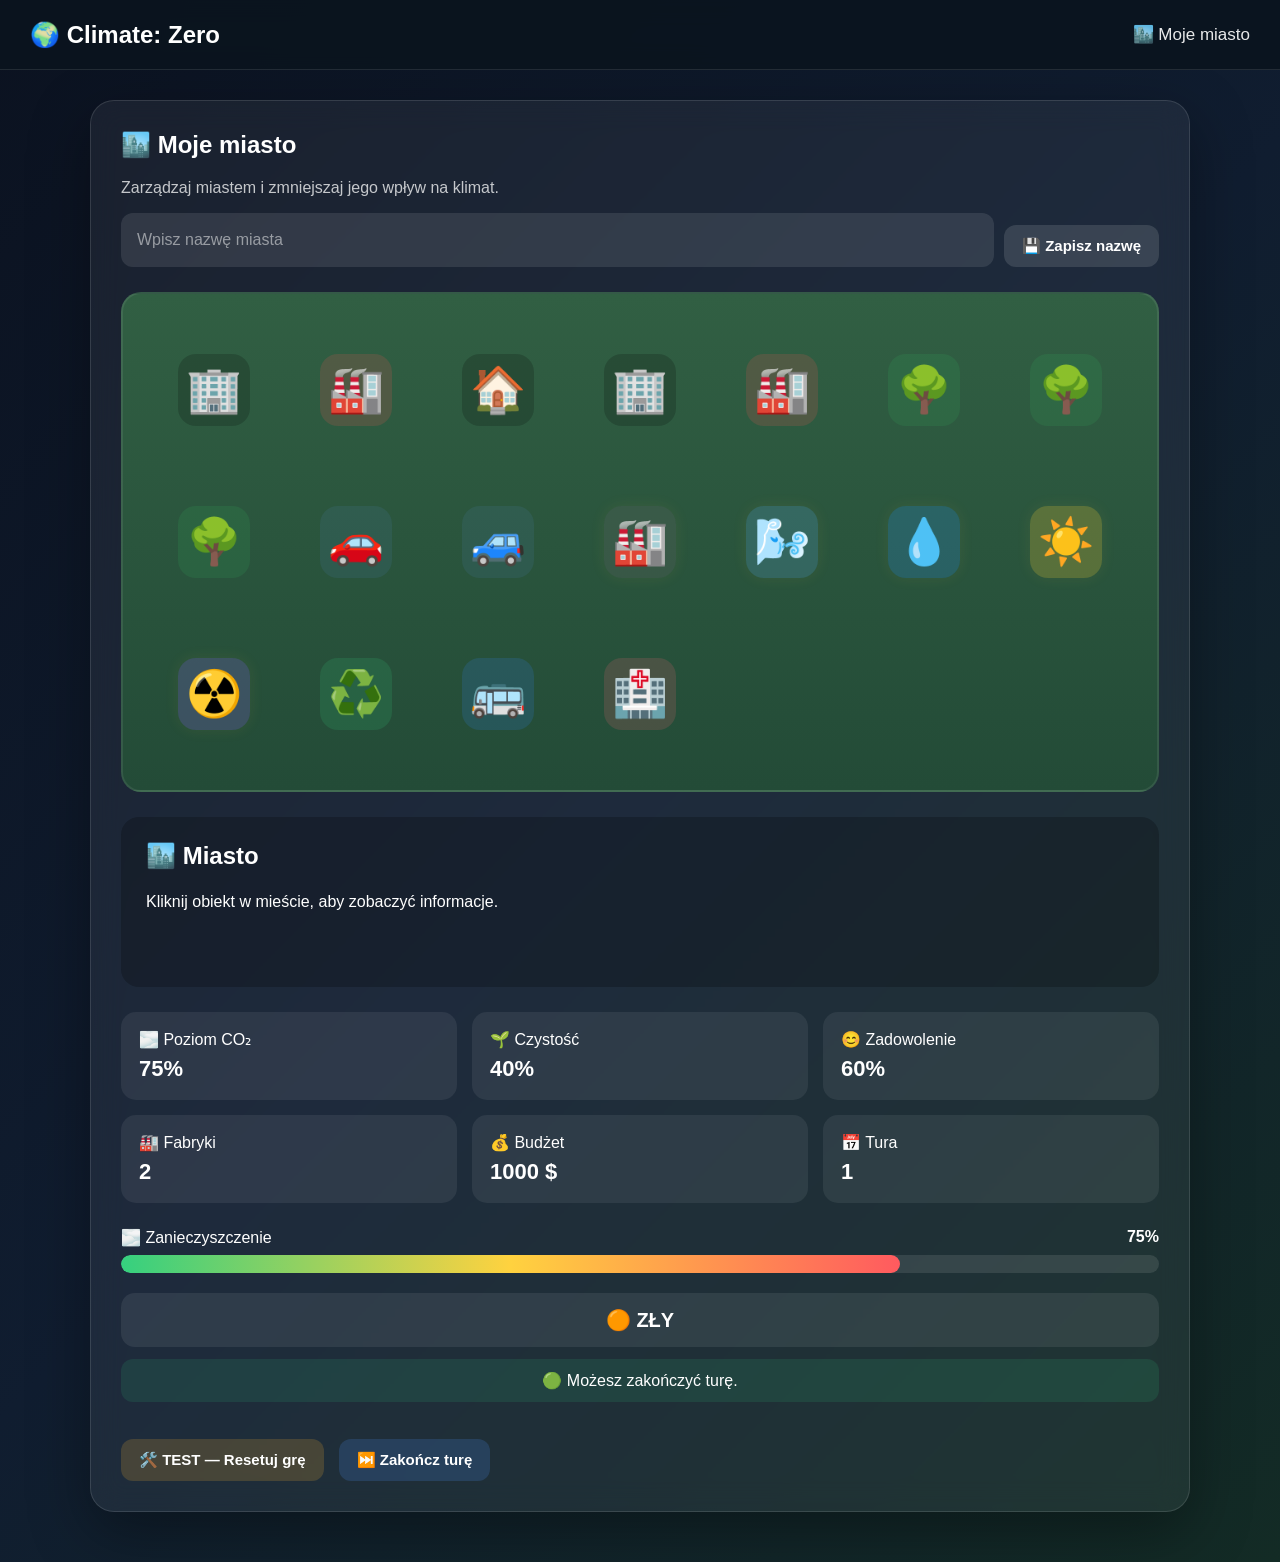
==== commit 5ecbeaf1: "tjyj" ====
--- a/index.html
+++ b/index.html
@@ -1,26 +1,16 @@
 <!DOCTYPE html>
 <html lang="pl">
-
 <head>
     <meta charset="UTF-8">
-
-    <meta
-        name="viewport"
-        content="width=device-width, initial-scale=1.0"
-    >
-
+    <meta name="viewport" content="width=device-width, initial-scale=1.0">
     <title>Climate: Zero</title>
-
     <link rel="stylesheet" href="style.css">
 </head>
 
 <body>
 
 <header>
-
-    <div class="logo">
-        🌍 Climate: Zero
-    </div>
+    <div class="logo">🌍 Climate: Zero</div>
 
     <div
         class="city-name"
@@ -29,18 +19,11 @@
     >
         🏙️ Moje miasto
     </div>
-
 </header>
 
-
 <main>
 
 <section class="city-panel">
-
-
-    <!-- =====================================
-         NAZWA MIASTA
-    ====================================== -->
 
     <div class="city-intro">
 
@@ -70,189 +53,110 @@
     </div>
 
 
-    <!-- =====================================
-         MIASTO
-    ====================================== -->
+    <!-- MIASTO -->
 
     <div class="city-view">
 
-
-        <!-- BIUROWIEC 1 -->
-
-        <div
-            class="building"
-            data-type="office"
-            data-id="office-1"
-        >
-            🏢
-        </div>
-
-
-        <!-- FABRYKA CHEMICZNA -->
-
-        <div
-            class="building factory"
-            data-type="chemical-factory"
-            data-id="factory-1"
-        >
+        <div class="building"
+             data-type="office"
+             data-id="office-1">🏢</div>
+
+        <div class="building factory"
+             data-type="chemical-factory"
+             data-id="factory-1">🏭</div>
+
+        <div class="building"
+             data-type="house"
+             data-id="house-1">🏠</div>
+
+        <div class="building"
+             data-type="office"
+             data-id="office-2">🏢</div>
+
+        <div class="building factory"
+             data-type="industrial-factory"
+             data-id="factory-2">🏭</div>
+
+        <div class="tree"
+             data-type="park"
+             data-id="park-1">🌳</div>
+
+        <div class="tree"
+             data-type="park"
+             data-id="park-2">🌳</div>
+
+        <div class="tree"
+             data-type="park"
+             data-id="park-3">🌳</div>
+
+        <div class="car"
+             data-type="car"
+             data-id="car-1">🚗</div>
+
+        <div class="car"
+             data-type="car"
+             data-id="car-2">🚙</div>
+
+
+        <!-- ELEKTROWNIE -->
+
+        <div class="building power-plant coal-plant"
+             data-type="power-plant"
+             data-id="coal">
             🏭
         </div>
 
-
-        <!-- DOM -->
-
-        <div
-            class="building"
-            data-type="house"
-            data-id="house-1"
-        >
-            🏠
-        </div>
-
-
-        <!-- BIUROWIEC 2 -->
-
-        <div
-            class="building"
-            data-type="office"
-            data-id="office-2"
-        >
-            🏢
-        </div>
-
-
-        <!-- FABRYKA PRZEMYSŁOWA -->
-
-        <div
-            class="building factory"
-            data-type="industrial-factory"
-            data-id="factory-2"
-        >
-            🏭
-        </div>
-
-
-        <!-- PARK 1 -->
-
-        <div
-            class="tree"
-            data-type="park"
-            data-id="park-1"
-        >
-            🌳
-        </div>
-
-
-        <!-- PARK 2 -->
-
-        <div
-            class="tree"
-            data-type="park"
-            data-id="park-2"
-        >
-            🌳
-        </div>
-
-
-        <!-- PARK 3 -->
-
-        <div
-            class="tree"
-            data-type="park"
-            data-id="park-3"
-        >
-            🌳
-        </div>
-
-
-        <!-- SAMOCHÓD 1 -->
-
-        <div
-            class="car"
-            data-type="car"
-            data-id="car-1"
-        >
-            🚗
-        </div>
-
-
-        <!-- SAMOCHÓD 2 -->
-
-        <div
-            class="car"
-            data-type="car"
-            data-id="car-2"
-        >
-            🚙
-        </div>
-
-
-        <!-- =================================
-             ELEKTROWNIA
-        ================================== -->
-
-        <div
-            class="building power-plant"
-            data-type="power-plant"
-            data-id="power-plant-1"
-        >
-            ⚡
-        </div>
-
-
-        <!-- =================================
-             CENTRUM RECYKLINGU
-        ================================== -->
-
-        <div
-            class="building recycling"
-            data-type="recycling"
-            data-id="recycling-1"
-        >
+        <div class="building power-plant wind-plant"
+             data-type="power-plant"
+             data-id="wind">
+            🌬️
+        </div>
+
+        <div class="building power-plant water-plant"
+             data-type="power-plant"
+             data-id="water">
+            💧
+        </div>
+
+        <div class="building power-plant solar-plant"
+             data-type="power-plant"
+             data-id="solar">
+            ☀️
+        </div>
+
+        <div class="building power-plant nuclear-plant"
+             data-type="power-plant"
+             data-id="nuclear">
+            ☢️
+        </div>
+
+
+        <div class="building recycling"
+             data-type="recycling"
+             data-id="recycling-1">
             ♻️
         </div>
 
-
-        <!-- =================================
-             ZAJEZDNIA AUTOBUSOWA
-        ================================== -->
-
-        <div
-            class="building bus-depot"
-            data-type="bus"
-            data-id="bus-1"
-        >
+        <div class="building bus-depot"
+             data-type="bus"
+             data-id="bus-1">
             🚌
         </div>
 
-
-        <!-- =================================
-             SZPITAL
-        ================================== -->
-
-        <div
-            class="building hospital"
-            data-type="hospital"
-            data-id="hospital-1"
-        >
+        <div class="building hospital"
+             data-type="hospital"
+             data-id="hospital-1">
             🏥
         </div>
 
     </div>
 
 
-    <!-- =====================================
-         PANEL INFORMACJI
-    ====================================== -->
-
-    <div
-        id="info-panel"
-        class="info-panel"
-    >
-
-        <h2>
-            🏙️ Miasto
-        </h2>
+    <!-- PANEL INFORMACJI -->
+
+    <div id="info-panel" class="info-panel">
+
+        <h2>🏙️ Miasto</h2>
 
         <p>
             Kliknij obiekt w mieście,
@@ -262,92 +166,50 @@
     </div>
 
 
-    <!-- =====================================
-         STATYSTYKI
-    ====================================== -->
+    <!-- STATYSTYKI -->
 
     <div class="city-stats">
 
-
-        <div>
-
+        <div>
             🌫️ Poziom CO₂
-
-            <strong id="co2">
-                75%
-            </strong>
-
-        </div>
-
-
-        <div>
-
+            <strong id="co2">75%</strong>
+        </div>
+
+        <div>
             🌱 Czystość
-
-            <strong id="cleanliness">
-                40%
-            </strong>
-
-        </div>
-
-
-        <div>
-
+            <strong id="cleanliness">40%</strong>
+        </div>
+
+        <div>
             😊 Zadowolenie
-
-            <strong id="satisfaction">
-                60%
-            </strong>
-
-        </div>
-
-
-        <div>
-
+            <strong id="satisfaction">60%</strong>
+        </div>
+
+        <div>
             🏭 Fabryki
-
-            <strong id="factories">
-                2
-            </strong>
-
-        </div>
-
-
-        <div>
-
+            <strong id="factories">2</strong>
+        </div>
+
+        <div>
             💰 Budżet
-
-            <strong id="budget">
-                1000 $
-            </strong>
-
-        </div>
-
-
-        <div>
-
+            <strong id="budget">1000 $</strong>
+        </div>
+
+        <div>
             📅 Tura
-
-            <strong id="turn">
-                1
-            </strong>
-
-        </div>
-
-    </div>
-
-
-    <!-- =====================================
-         PASEK ZANIECZYSZCZENIA
-    ====================================== -->
+            <strong id="turn">1</strong>
+        </div>
+
+    </div>
+
+
+    <!-- CO2 -->
 
     <div class="pollution-bar-container">
 
         <div class="pollution-info">
 
-            <span>
-                🌫️ Zanieczyszczenie
-            </span>
+            <span>🌫️ Zanieczyszczenie</span>
 
             <strong id="pollution-value">
                 75%
@@ -355,7 +217,6 @@
 
         </div>
 
-
         <div class="pollution-bar">
 
             <div id="pollution-fill"></div>
@@ -364,10 +225,6 @@
 
     </div>
 
-
-    <!-- =====================================
-         STATUS MIASTA
-    ====================================== -->
 
     <div
         id="city-status"
@@ -377,10 +234,6 @@
     </div>
 
 
-    <!-- =====================================
-         STATUS TURY
-    ====================================== -->
-
     <div
         id="turn-status"
         class="turn-status"
@@ -389,10 +242,6 @@
     </div>
 
 
-    <!-- =====================================
-         GŁÓWNE PRZYCISKI
-    ====================================== -->
-
     <div class="main-buttons">
 
         <button id="reset-budget">
@@ -409,9 +258,7 @@
 
 </main>
 
-
 <script src="script.js"></script>
 
 </body>
-
 </html>
--- a/style.css
+++ b/style.css
@@ -1,7 +1,7 @@
-/* =====================================
+/* =====================================================
    CLIMATE: ZERO
    GŁÓWNY STYL
-===================================== */
+===================================================== */
 
 * {
     box-sizing: border-box;
@@ -24,9 +24,9 @@
 }
 
 
-/* =====================================
-   GÓRNY PASEK
-===================================== */
+/* =====================================================
+   HEADER
+===================================================== */
 
 header {
     height: 70px;
@@ -46,8 +46,9 @@
 
     position: sticky;
     top: 0;
-
     z-index: 10;
+
+    backdrop-filter: blur(12px);
 }
 
 .logo {
@@ -58,7 +59,6 @@
 .city-name {
     font-size: 17px;
     opacity: 0.9;
-
     cursor: pointer;
 
     transition: 0.2s;
@@ -72,9 +72,9 @@
 }
 
 
-/* =====================================
-   GŁÓWNY PANEL
-===================================== */
+/* =====================================================
+   MAIN
+===================================================== */
 
 main {
     width: 100%;
@@ -111,9 +111,9 @@
 }
 
 
-/* =====================================
+/* =====================================================
    INTRO
-===================================== */
+===================================================== */
 
 .city-intro h1 {
     margin-top: 0;
@@ -126,9 +126,7 @@
 
 .city-name-editor {
     display: flex;
-
     gap: 10px;
-
     margin-top: 15px;
 }
 
@@ -148,7 +146,6 @@
         rgba(255, 255, 255, 0.1);
 
     color: white;
-
     font-size: 16px;
 }
 
@@ -158,14 +155,14 @@
 }
 
 
-/* =====================================
-   WIDOK MIASTA
-===================================== */
+/* =====================================================
+   CITY VIEW
+===================================================== */
 
 .city-view {
     margin-top: 25px;
 
-    min-height: 430px;
+    min-height: 500px;
 
     padding: 30px;
 
@@ -194,9 +191,9 @@
 }
 
 
-/* =====================================
-   OBIEKTY
-===================================== */
+/* =====================================================
+   OBJECTS
+===================================================== */
 
 .building,
 .tree,
@@ -241,9 +238,9 @@
 }
 
 
-/* =====================================
-   FABRYKI
-===================================== */
+/* =====================================================
+   FACTORIES
+===================================================== */
 
 .factory {
     background:
@@ -251,11 +248,13 @@
 }
 
 
-/* =====================================
-   ELEKTROWNIA
-===================================== */
+/* =====================================================
+   POWER PLANTS
+===================================================== */
 
 .power-plant {
+    position: relative;
+
     background:
         rgba(255, 200, 60, 0.18);
 
@@ -273,60 +272,65 @@
         rgba(255, 200, 60, 0.2);
 }
 
-
-/* =====================================
-   RECYKLING
-===================================== */
+.coal-plant {
+    background:
+        rgba(100, 100, 100, 0.25);
+}
+
+.wind-plant {
+    background:
+        rgba(100, 180, 255, 0.18);
+}
+
+.water-plant {
+    background:
+        rgba(40, 150, 255, 0.2);
+}
+
+.solar-plant {
+    background:
+        rgba(255, 210, 50, 0.22);
+}
+
+.nuclear-plant {
+    background:
+        rgba(150, 100, 255, 0.2);
+}
+
+
+/* =====================================================
+   OTHER OBJECTS
+===================================================== */
 
 .recycling {
     background:
         rgba(50, 200, 120, 0.16);
 }
 
-
-/* =====================================
-   AUTOBUSY
-===================================== */
-
 .bus-depot {
     background:
         rgba(50, 130, 255, 0.16);
 }
 
-
-/* =====================================
-   SZPITAL
-===================================== */
-
 .hospital {
     background:
         rgba(255, 100, 120, 0.16);
 }
 
-
-/* =====================================
-   PARKI
-===================================== */
-
 .tree {
     background:
         rgba(50, 180, 90, 0.14);
 }
 
-
-/* =====================================
-   SAMOCHODY
-===================================== */
-
 .car {
     background:
         rgba(80, 130, 180, 0.14);
 }
 
 
-/* =====================================
-   PANEL INFORMACJI
-===================================== */
+/* =====================================================
+   INFO PANEL
+===================================================== */
 
 .info-panel {
     margin-top: 25px;
@@ -353,110 +357,157 @@
     color: white;
 }
 
-.info-panel button {
-    margin-right: 8px;
-}
-
-
-/* =====================================
-   PRZYCISK ULEPSZENIA
-===================================== */
-
-.upgrade-button {
-    background:
-        rgba(50, 210, 130, 0.2);
+
+/* =====================================================
+   POWER MANAGEMENT PANEL
+===================================================== */
+
+.energy-panel {
+    margin-top: 20px;
+
+    padding: 22px;
+
+    border-radius: 18px;
+
+    background:
+        linear-gradient(
+            145deg,
+            rgba(30, 40, 60, 0.95),
+            rgba(15, 25, 35, 0.95)
+        );
 
     border:
         1px solid
-        rgba(50, 210, 130, 0.2);
-}
-
-.upgrade-button:hover:not(:disabled) {
-    background:
-        rgba(50, 210, 130, 0.35);
-}
-
-
-/* =====================================
-   STATYSTYKI
-===================================== */
-
-.city-stats {
-    display: grid;
-
-    grid-template-columns:
-        repeat(3, 1fr);
-
-    gap: 15px;
-
-    margin-top: 25px;
-}
-
-.city-stats div {
-    padding: 18px;
-
-    border-radius: 15px;
-
-    background:
-        rgba(255, 255, 255, 0.07);
-
+        rgba(255, 255, 255, 0.1);
+
+    box-shadow:
+        0 10px 35px
+        rgba(0, 0, 0, 0.25);
+}
+
+.energy-panel h3 {
+    margin-top: 0;
+    font-size: 22px;
+}
+
+.energy-row {
+    margin-top: 18px;
+
+    padding: 15px;
+
+    border-radius: 14px;
+
+    background:
+        rgba(255, 255, 255, 0.055);
+
+    border:
+        1px solid
+        rgba(255, 255, 255, 0.06);
+}
+
+.energy-row-top {
     display: flex;
-
-    flex-direction: column;
-
-    gap: 7px;
-
-    transition:
-        transform 0.2s,
-        background 0.2s;
-}
-
-.city-stats div:hover {
-    transform:
-        translateY(-3px);
-
-    background:
-        rgba(255, 255, 255, 0.1);
-}
-
-.city-stats strong {
-    font-size: 22px;
-}
-
-
-/* =====================================
-   PASEK CO2
-===================================== */
-
-.pollution-bar-container {
-    margin-top: 25px;
-}
-
-.pollution-info {
-    display: flex;
-
     justify-content: space-between;
-
-    margin-bottom: 8px;
-}
-
-.pollution-bar {
-    height: 18px;
-
+    align-items: center;
+
+    margin-bottom: 10px;
+}
+
+.energy-name {
+    font-weight: bold;
+}
+
+.energy-percent {
+    font-size: 18px;
+    font-weight: bold;
+}
+
+
+/* =====================================================
+   CUSTOM RANGE SLIDER
+===================================================== */
+
+.energy-slider {
     width: 100%;
-
-    background:
-        rgba(255, 255, 255, 0.1);
+    height: 12px;
+
+    appearance: none;
+    -webkit-appearance: none;
 
     border-radius: 20px;
 
-    overflow: hidden;
-}
-
-#pollution-fill {
-    height: 100%;
-
-    width: 75%;
+    outline: none;
+    cursor: pointer;
+
+    background:
+        linear-gradient(
+            90deg,
+            #35d07f 0%,
+            #ffd23f 60%,
+            #ff5a5f 100%
+        );
+
+    box-shadow:
+        0 0 12px
+        rgba(80, 220, 150, 0.18);
+}
+
+.energy-slider::-webkit-slider-thumb {
+    appearance: none;
+    -webkit-appearance: none;
+
+    width: 24px;
+    height: 24px;
+
+    border-radius: 50%;
+
+    background: white;
+
+    border:
+        3px solid
+        #35d07f;
+
+    box-shadow:
+        0 3px 12px
+        rgba(0, 0, 0, 0.45);
+
+    cursor: grab;
+
+    transition: 0.15s;
+}
+
+.energy-slider::-webkit-slider-thumb:hover {
+    transform: scale(1.15);
+}
+
+.energy-slider::-webkit-slider-thumb:active {
+    cursor: grabbing;
+    transform: scale(1.25);
+}
+
+.energy-slider::-moz-range-thumb {
+    width: 24px;
+    height: 24px;
+
+    border-radius: 50%;
+
+    background: white;
+
+    border:
+        3px solid
+        #35d07f;
+
+    box-shadow:
+        0 3px 12px
+        rgba(0, 0, 0, 0.45);
+
+    cursor: grab;
+}
+
+.energy-slider::-moz-range-track {
+    height: 12px;
+
+    border-radius: 20px;
 
     background:
         linear-gradient(
@@ -465,6 +516,161 @@
             #ffd23f,
             #ff5a5f
         );
+}
+
+.energy-details {
+    display: flex;
+    justify-content: space-between;
+
+    margin-top: 10px;
+
+    font-size: 13px;
+
+    color:
+        rgba(255, 255, 255, 0.65);
+}
+
+
+/* =====================================================
+   ENERGY SUMMARY
+===================================================== */
+
+.energy-summary {
+    display: grid;
+
+    grid-template-columns:
+        repeat(3, 1fr);
+
+    gap: 10px;
+
+    margin-top: 20px;
+}
+
+.energy-summary div {
+    padding: 14px;
+
+    border-radius: 12px;
+
+    background:
+        rgba(255, 255, 255, 0.06);
+
+    text-align: center;
+}
+
+.energy-summary strong {
+    display: block;
+
+    margin-top: 5px;
+
+    font-size: 20px;
+}
+
+
+/* =====================================================
+   UPGRADE
+===================================================== */
+
+.upgrade-button {
+    background:
+        rgba(50, 210, 130, 0.2);
+
+    border:
+        1px solid
+        rgba(50, 210, 130, 0.2);
+}
+
+.upgrade-button:hover:not(:disabled) {
+    background:
+        rgba(50, 210, 130, 0.35);
+}
+
+
+/* =====================================================
+   STATS
+===================================================== */
+
+.city-stats {
+    display: grid;
+
+    grid-template-columns:
+        repeat(3, 1fr);
+
+    gap: 15px;
+
+    margin-top: 25px;
+}
+
+.city-stats div {
+    padding: 18px;
+
+    border-radius: 15px;
+
+    background:
+        rgba(255, 255, 255, 0.07);
+
+    display: flex;
+
+    flex-direction: column;
+
+    gap: 7px;
+
+    transition:
+        transform 0.2s,
+        background 0.2s;
+}
+
+.city-stats div:hover {
+    transform:
+        translateY(-3px);
+
+    background:
+        rgba(255, 255, 255, 0.1);
+}
+
+.city-stats strong {
+    font-size: 22px;
+}
+
+
+/* =====================================================
+   CO2 BAR
+===================================================== */
+
+.pollution-bar-container {
+    margin-top: 25px;
+}
+
+.pollution-info {
+    display: flex;
+    justify-content: space-between;
+
+    margin-bottom: 8px;
+}
+
+.pollution-bar {
+    height: 18px;
+    width: 100%;
+
+    background:
+        rgba(255, 255, 255, 0.1);
+
+    border-radius: 20px;
+
+    overflow: hidden;
+}
+
+#pollution-fill {
+    height: 100%;
+
+    width: 75%;
+
+    background:
+        linear-gradient(
+            90deg,
+            #35d07f,
+            #ffd23f,
+            #ff5a5f
+        );
 
     border-radius: 20px;
 
@@ -473,9 +679,9 @@
 }
 
 
-/* =====================================
-   STATUS MIASTA
-===================================== */
+/* =====================================================
+   STATUS
+===================================================== */
 
 .city-status {
     margin-top: 20px;
@@ -490,14 +696,8 @@
     text-align: center;
 
     font-size: 20px;
-
     font-weight: bold;
 }
-
-
-/* =====================================
-   STATUS TURY
-===================================== */
 
 .turn-status {
     margin-top: 12px;
@@ -513,9 +713,9 @@
 }
 
 
-/* =====================================
-   PRZYCISKI
-===================================== */
+/* =====================================================
+   BUTTONS
+===================================================== */
 
 button {
     border: none;
@@ -529,7 +729,6 @@
     margin-top: 12px;
 
     font-size: 15px;
-
     font-weight: bold;
 
     cursor: pointer;
@@ -554,15 +753,9 @@
 
 button:disabled {
     cursor: not-allowed;
-
     opacity: 0.55;
 }
 
-
-/* =====================================
-   RESET
-===================================== */
-
 #reset-budget {
     background:
         rgba(255, 180, 50, 0.18);
@@ -573,11 +766,6 @@
         rgba(255, 180, 50, 0.3);
 }
 
-
-/* =====================================
-   ZAKOŃCZENIE TURY
-===================================== */
-
 #end-turn {
     background:
         rgba(80, 150, 255, 0.18);
@@ -587,11 +775,6 @@
     background:
         rgba(80, 150, 255, 0.3);
 }
-
-
-/* =====================================
-   GŁÓWNE PRZYCISKI
-===================================== */
 
 .main-buttons {
     display: flex;
@@ -602,9 +785,9 @@
 }
 
 
-/* =====================================
-   KOMUNIKAT KRYTYCZNY
-===================================== */
+/* =====================================================
+   CRITICAL
+===================================================== */
 
 .critical-message {
     padding: 12px;
@@ -620,9 +803,9 @@
 }
 
 
-/* =====================================
+/* =====================================================
    RESPONSIVE
-===================================== */
+===================================================== */
 
 @media (max-width: 900px) {
 
@@ -660,6 +843,11 @@
 
     .city-name-editor {
         flex-direction: column;
+    }
+
+    .energy-summary {
+        grid-template-columns:
+            1fr;
     }
 
 }
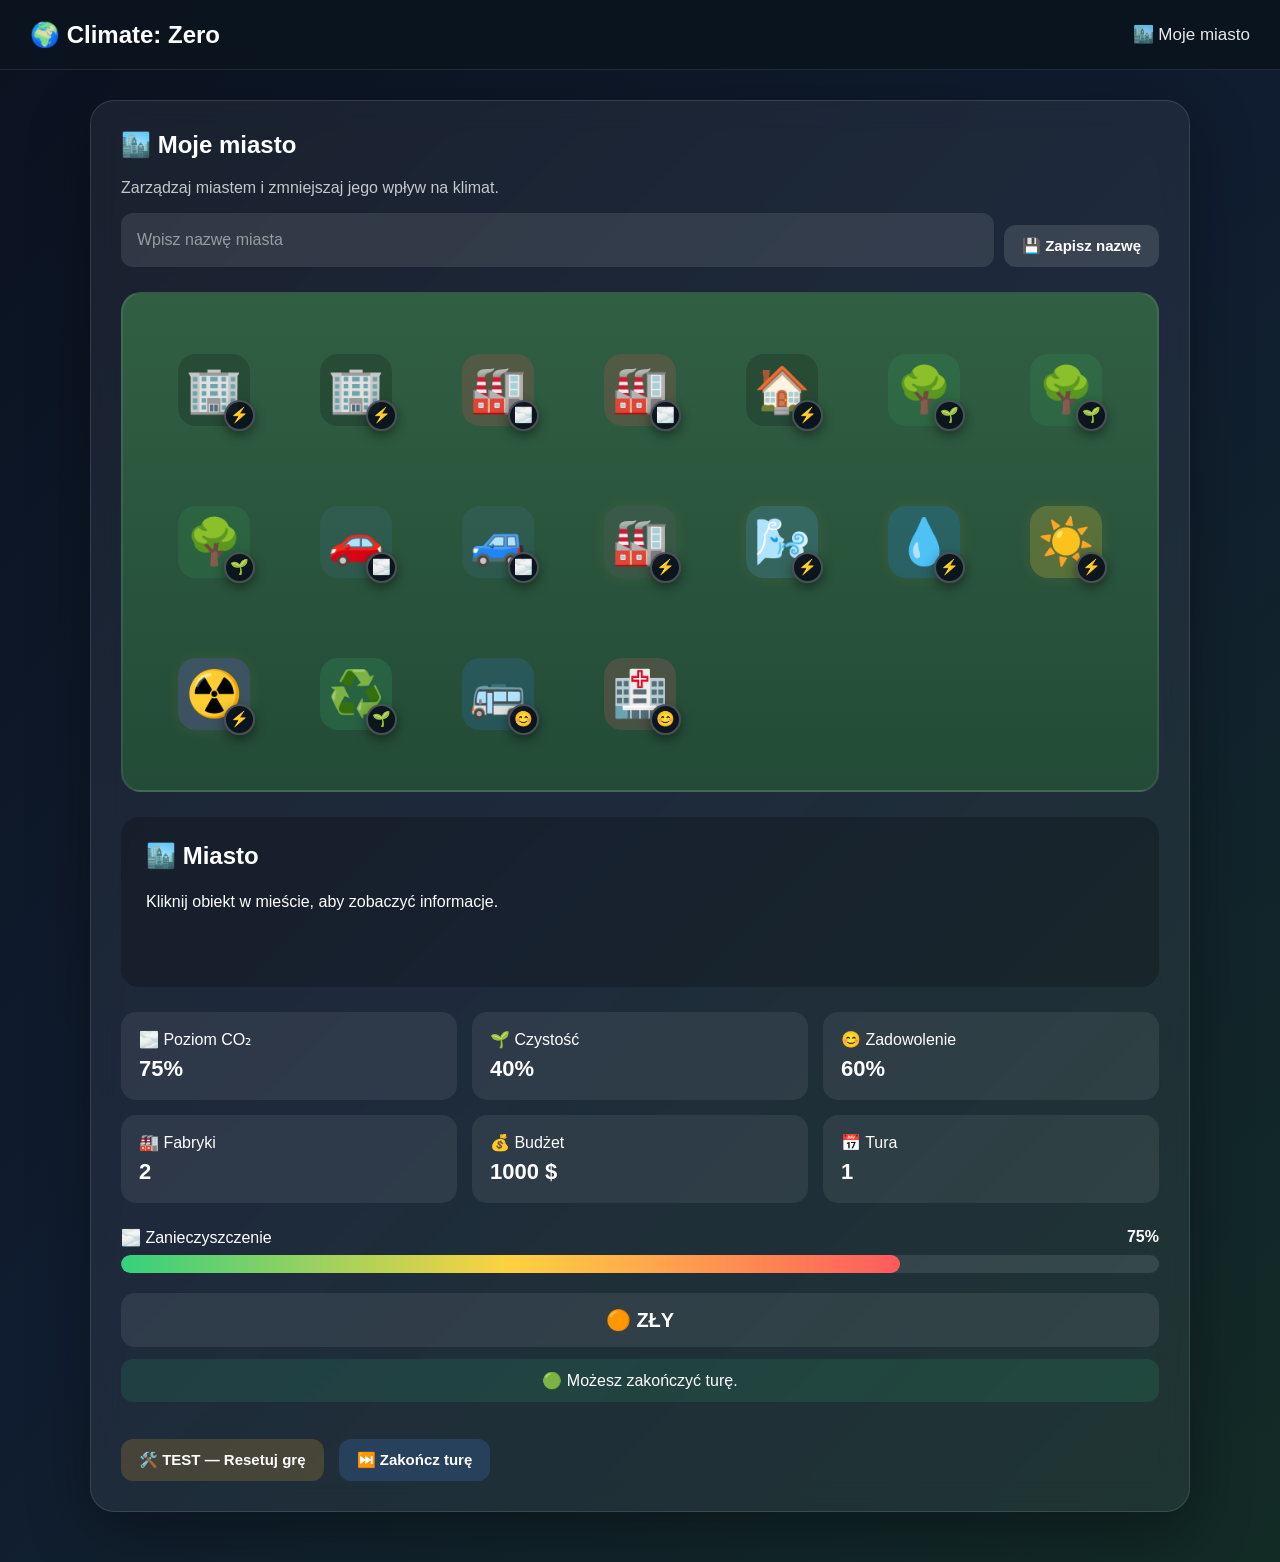
==== commit da1468df: "vgfgd" ====
--- a/index.html
+++ b/index.html
@@ -3,14 +3,19 @@
 <head>
     <meta charset="UTF-8">
     <meta name="viewport" content="width=device-width, initial-scale=1.0">
+
     <title>Climate: Zero</title>
+
     <link rel="stylesheet" href="style.css">
 </head>
 
 <body>
 
 <header>
-    <div class="logo">🌍 Climate: Zero</div>
+
+    <div class="logo">
+        🌍 Climate: Zero
+    </div>
 
     <div
         class="city-name"
@@ -19,11 +24,18 @@
     >
         🏙️ Moje miasto
     </div>
+
 </header>
 
+
 <main>
 
 <section class="city-panel">
+
+
+    <!-- ================================================= -->
+    <!-- INTRO -->
+    <!-- ================================================= -->
 
     <div class="city-intro">
 
@@ -53,106 +65,223 @@
     </div>
 
 
+    <!-- ================================================= -->
     <!-- MIASTO -->
+    <!-- ================================================= -->
 
     <div class="city-view">
 
-        <div class="building"
-             data-type="office"
-             data-id="office-1">🏢</div>
-
-        <div class="building factory"
-             data-type="chemical-factory"
-             data-id="factory-1">🏭</div>
-
-        <div class="building"
-             data-type="house"
-             data-id="house-1">🏠</div>
-
-        <div class="building"
-             data-type="office"
-             data-id="office-2">🏢</div>
-
-        <div class="building factory"
-             data-type="industrial-factory"
-             data-id="factory-2">🏭</div>
-
-        <div class="tree"
-             data-type="park"
-             data-id="park-1">🌳</div>
-
-        <div class="tree"
-             data-type="park"
-             data-id="park-2">🌳</div>
-
-        <div class="tree"
-             data-type="park"
-             data-id="park-3">🌳</div>
-
-        <div class="car"
-             data-type="car"
-             data-id="car-1">🚗</div>
-
-        <div class="car"
-             data-type="car"
-             data-id="car-2">🚙</div>
-
-
+
+        <!-- BIUROWCE -->
+
+        <div
+            class="building"
+            data-type="office"
+            data-id="office-1"
+            data-effect="⚡"
+            title="Biurowiec — zużywa energię"
+        >
+            🏢
+        </div>
+
+        <div
+            class="building"
+            data-type="office"
+            data-id="office-2"
+            data-effect="⚡"
+            title="Biurowiec — zużywa energię"
+        >
+            🏢
+        </div>
+
+
+        <!-- FABRYKI -->
+
+        <div
+            class="building factory"
+            data-type="chemical-factory"
+            data-id="factory-1"
+            data-effect="🌫️"
+            title="Fabryka chemiczna — emituje CO₂"
+        >
+            🏭
+        </div>
+
+        <div
+            class="building factory"
+            data-type="industrial-factory"
+            data-id="factory-2"
+            data-effect="🌫️"
+            title="Fabryka przemysłowa — emituje CO₂"
+        >
+            🏭
+        </div>
+
+
+        <!-- DOM -->
+
+        <div
+            class="building"
+            data-type="house"
+            data-id="house-1"
+            data-effect="⚡"
+            title="Dom — zużywa energię"
+        >
+            🏠
+        </div>
+
+
+        <!-- PARKI -->
+
+        <div
+            class="tree"
+            data-type="park"
+            data-id="park-1"
+            data-effect="🌱"
+            title="Park — poprawia czystość"
+        >
+            🌳
+        </div>
+
+        <div
+            class="tree"
+            data-type="park"
+            data-id="park-2"
+            data-effect="🌱"
+            title="Park — poprawia czystość"
+        >
+            🌳
+        </div>
+
+        <div
+            class="tree"
+            data-type="park"
+            data-id="park-3"
+            data-effect="🌱"
+            title="Park — poprawia czystość"
+        >
+            🌳
+        </div>
+
+
+        <!-- SAMOCHODY -->
+
+        <div
+            class="car"
+            data-type="car"
+            data-id="car-1"
+            data-effect="🌫️"
+            title="Samochód — zwiększa CO₂"
+        >
+            🚗
+        </div>
+
+        <div
+            class="car"
+            data-type="car"
+            data-id="car-2"
+            data-effect="🌫️"
+            title="Samochód — zwiększa CO₂"
+        >
+            🚙
+        </div>
+
+
+        <!-- ================================================= -->
         <!-- ELEKTROWNIE -->
-
-        <div class="building power-plant coal-plant"
-             data-type="power-plant"
-             data-id="coal">
+        <!-- ================================================= -->
+
+        <div
+            class="building power-plant coal-plant"
+            data-type="power-plant"
+            data-id="coal"
+            data-effect="⚡"
+            title="Elektrownia węglowa"
+        >
             🏭
         </div>
 
-        <div class="building power-plant wind-plant"
-             data-type="power-plant"
-             data-id="wind">
+        <div
+            class="building power-plant wind-plant"
+            data-type="power-plant"
+            data-id="wind"
+            data-effect="⚡"
+            title="Elektrownia wiatrowa"
+        >
             🌬️
         </div>
 
-        <div class="building power-plant water-plant"
-             data-type="power-plant"
-             data-id="water">
+        <div
+            class="building power-plant water-plant"
+            data-type="power-plant"
+            data-id="water"
+            data-effect="⚡"
+            title="Elektrownia wodna"
+        >
             💧
         </div>
 
-        <div class="building power-plant solar-plant"
-             data-type="power-plant"
-             data-id="solar">
+        <div
+            class="building power-plant solar-plant"
+            data-type="power-plant"
+            data-id="solar"
+            data-effect="⚡"
+            title="Elektrownia słoneczna"
+        >
             ☀️
         </div>
 
-        <div class="building power-plant nuclear-plant"
-             data-type="power-plant"
-             data-id="nuclear">
+        <div
+            class="building power-plant nuclear-plant"
+            data-type="power-plant"
+            data-id="nuclear"
+            data-effect="⚡"
+            title="Elektrownia jądrowa"
+        >
             ☢️
         </div>
 
 
-        <div class="building recycling"
-             data-type="recycling"
-             data-id="recycling-1">
+        <!-- ================================================= -->
+        <!-- INNE -->
+        <!-- ================================================= -->
+
+        <div
+            class="building recycling"
+            data-type="recycling"
+            data-id="recycling-1"
+            data-effect="🌱"
+            title="Centrum recyklingu — poprawia czystość"
+        >
             ♻️
         </div>
 
-        <div class="building bus-depot"
-             data-type="bus"
-             data-id="bus-1">
+        <div
+            class="building bus-depot"
+            data-type="bus"
+            data-id="bus-1"
+            data-effect="😊"
+            title="Zajezdnia autobusowa — poprawia zadowolenie"
+        >
             🚌
         </div>
 
-        <div class="building hospital"
-             data-type="hospital"
-             data-id="hospital-1">
+        <div
+            class="building hospital"
+            data-type="hospital"
+            data-id="hospital-1"
+            data-effect="😊"
+            title="Szpital — poprawia zadowolenie"
+        >
             🏥
         </div>
 
     </div>
 
 
+    <!-- ================================================= -->
     <!-- PANEL INFORMACJI -->
+    <!-- ================================================= -->
 
     <div id="info-panel" class="info-panel">
 
@@ -166,7 +295,9 @@
     </div>
 
 
+    <!-- ================================================= -->
     <!-- STATYSTYKI -->
+    <!-- ================================================= -->
 
     <div class="city-stats">
 
@@ -203,13 +334,17 @@
     </div>
 
 
+    <!-- ================================================= -->
     <!-- CO2 -->
+    <!-- ================================================= -->
 
     <div class="pollution-bar-container">
 
         <div class="pollution-info">
 
-            <span>🌫️ Zanieczyszczenie</span>
+            <span>
+                🌫️ Zanieczyszczenie
+            </span>
 
             <strong id="pollution-value">
                 75%
@@ -225,6 +360,8 @@
 
     </div>
 
+
+    <!-- STATUS -->
 
     <div
         id="city-status"
@@ -234,6 +371,8 @@
     </div>
 
 
+    <!-- STATUS TURY -->
+
     <div
         id="turn-status"
         class="turn-status"
@@ -242,6 +381,8 @@
     </div>
 
 
+    <!-- PRZYCISKI -->
+
     <div class="main-buttons">
 
         <button id="reset-budget">
@@ -258,6 +399,7 @@
 
 </main>
 
+
 <script src="script.js"></script>
 
 </body>
--- a/style.css
+++ b/style.css
@@ -9,7 +9,11 @@
 
 body {
     margin: 0;
-    font-family: Arial, Helvetica, sans-serif;
+
+    font-family:
+        Arial,
+        Helvetica,
+        sans-serif;
 
     background:
         linear-gradient(
@@ -20,6 +24,7 @@
         );
 
     color: white;
+
     min-height: 100vh;
 }
 
@@ -32,6 +37,7 @@
     height: 70px;
 
     display: flex;
+
     align-items: center;
     justify-content: space-between;
 
@@ -45,23 +51,30 @@
         rgba(255, 255, 255, 0.1);
 
     position: sticky;
+
     top: 0;
+
     z-index: 10;
 
-    backdrop-filter: blur(12px);
+    backdrop-filter:
+        blur(12px);
 }
 
 .logo {
     font-size: 24px;
+
     font-weight: bold;
 }
 
 .city-name {
     font-size: 17px;
+
     opacity: 0.9;
+
     cursor: pointer;
 
-    transition: 0.2s;
+    transition:
+        0.2s;
 }
 
 .city-name:hover {
@@ -80,6 +93,7 @@
     width: 100%;
 
     display: flex;
+
     justify-content: center;
 
     padding:
@@ -90,6 +104,7 @@
 
 .city-panel {
     width: 100%;
+
     max-width: 1100px;
 
     background:
@@ -103,7 +118,8 @@
 
     padding: 30px;
 
-    backdrop-filter: blur(15px);
+    backdrop-filter:
+        blur(15px);
 
     box-shadow:
         0 20px 60px
@@ -126,7 +142,9 @@
 
 .city-name-editor {
     display: flex;
+
     gap: 10px;
+
     margin-top: 15px;
 }
 
@@ -138,6 +156,7 @@
         16px;
 
     border: none;
+
     outline: none;
 
     border-radius: 12px;
@@ -146,6 +165,7 @@
         rgba(255, 255, 255, 0.1);
 
     color: white;
+
     font-size: 16px;
 }
 
@@ -183,6 +203,7 @@
     gap: 20px;
 
     align-items: center;
+
     justify-items: center;
 
     border:
@@ -192,17 +213,20 @@
 
 
 /* =====================================================
-   OBJECTS
+   OBIEKTY
 ===================================================== */
 
 .building,
 .tree,
 .car {
     width: 72px;
+
     height: 72px;
 
     display: flex;
+
     justify-content: center;
+
     align-items: center;
 
     font-size: 45px;
@@ -220,11 +244,89 @@
         box-shadow 0.2s;
 
     user-select: none;
-}
+
+    position: relative;
+}
+
+
+/* =====================================================
+   IKONKA EFEKTU W ROGU
+===================================================== */
+
+.building[data-effect]::after,
+.tree[data-effect]::after,
+.car[data-effect]::after {
+
+    content:
+        attr(data-effect);
+
+    position: absolute;
+
+    right: -5px;
+
+    bottom: -5px;
+
+    width: 27px;
+
+    height: 27px;
+
+    display: flex;
+
+    align-items: center;
+
+    justify-content: center;
+
+    font-size: 15px;
+
+    background:
+        rgba(10, 18, 28, 0.95);
+
+    border:
+        2px solid
+        rgba(255, 255, 255, 0.25);
+
+    border-radius: 50%;
+
+    box-shadow:
+        0 4px 12px
+        rgba(0, 0, 0, 0.45);
+
+    z-index: 2;
+
+    pointer-events: none;
+
+    transition:
+        transform 0.2s,
+        box-shadow 0.2s;
+}
+
+
+/* =====================================================
+   EFEKT HOVER
+===================================================== */
+
+.building:hover::after,
+.tree:hover::after,
+.car:hover::after {
+
+    transform:
+        scale(1.15)
+        rotate(5deg);
+
+    box-shadow:
+        0 5px 15px
+        rgba(0, 0, 0, 0.6);
+}
+
+
+/* =====================================================
+   OBIEKTY — HOVER
+===================================================== */
 
 .building:hover,
 .tree:hover,
 .car:hover {
+
     transform:
         translateY(-6px)
         scale(1.08);
@@ -239,7 +341,7 @@
 
 
 /* =====================================================
-   FACTORIES
+   FABRYKI
 ===================================================== */
 
 .factory {
@@ -249,10 +351,11 @@
 
 
 /* =====================================================
-   POWER PLANTS
+   ELEKTROWNIE
 ===================================================== */
 
 .power-plant {
+
     position: relative;
 
     background:
@@ -264,6 +367,7 @@
 }
 
 .power-plant:hover {
+
     background:
         rgba(255, 200, 60, 0.28);
 
@@ -299,7 +403,7 @@
 
 
 /* =====================================================
-   OTHER OBJECTS
+   INNE OBIEKTY
 ===================================================== */
 
 .recycling {
@@ -333,6 +437,7 @@
 ===================================================== */
 
 .info-panel {
+
     margin-top: 25px;
 
     padding: 25px;
@@ -363,6 +468,7 @@
 ===================================================== */
 
 .energy-panel {
+
     margin-top: 20px;
 
     padding: 22px;
@@ -387,10 +493,12 @@
 
 .energy-panel h3 {
     margin-top: 0;
+
     font-size: 22px;
 }
 
 .energy-row {
+
     margin-top: 18px;
 
     padding: 15px;
@@ -406,8 +514,11 @@
 }
 
 .energy-row-top {
+
     display: flex;
+
     justify-content: space-between;
+
     align-items: center;
 
     margin-bottom: 10px;
@@ -418,25 +529,31 @@
 }
 
 .energy-percent {
+
     font-size: 18px;
+
     font-weight: bold;
 }
 
 
 /* =====================================================
-   CUSTOM RANGE SLIDER
+   SUWAK
 ===================================================== */
 
 .energy-slider {
+
     width: 100%;
+
     height: 12px;
 
     appearance: none;
+
     -webkit-appearance: none;
 
     border-radius: 20px;
 
     outline: none;
+
     cursor: pointer;
 
     background:
@@ -453,10 +570,13 @@
 }
 
 .energy-slider::-webkit-slider-thumb {
+
     appearance: none;
+
     -webkit-appearance: none;
 
     width: 24px;
+
     height: 24px;
 
     border-radius: 50%;
@@ -472,21 +592,12 @@
         rgba(0, 0, 0, 0.45);
 
     cursor: grab;
-
-    transition: 0.15s;
-}
-
-.energy-slider::-webkit-slider-thumb:hover {
-    transform: scale(1.15);
-}
-
-.energy-slider::-webkit-slider-thumb:active {
-    cursor: grabbing;
-    transform: scale(1.25);
 }
 
 .energy-slider::-moz-range-thumb {
+
     width: 24px;
+
     height: 24px;
 
     border-radius: 50%;
@@ -497,14 +608,11 @@
         3px solid
         #35d07f;
 
-    box-shadow:
-        0 3px 12px
-        rgba(0, 0, 0, 0.45);
-
     cursor: grab;
 }
 
 .energy-slider::-moz-range-track {
+
     height: 12px;
 
     border-radius: 20px;
@@ -519,7 +627,9 @@
 }
 
 .energy-details {
+
     display: flex;
+
     justify-content: space-between;
 
     margin-top: 10px;
@@ -536,6 +646,7 @@
 ===================================================== */
 
 .energy-summary {
+
     display: grid;
 
     grid-template-columns:
@@ -547,6 +658,7 @@
 }
 
 .energy-summary div {
+
     padding: 14px;
 
     border-radius: 12px;
@@ -558,6 +670,7 @@
 }
 
 .energy-summary strong {
+
     display: block;
 
     margin-top: 5px;
@@ -571,6 +684,7 @@
 ===================================================== */
 
 .upgrade-button {
+
     background:
         rgba(50, 210, 130, 0.2);
 
@@ -580,16 +694,18 @@
 }
 
 .upgrade-button:hover:not(:disabled) {
+
     background:
         rgba(50, 210, 130, 0.35);
 }
 
 
 /* =====================================================
-   STATS
+   STATYSTYKI
 ===================================================== */
 
 .city-stats {
+
     display: grid;
 
     grid-template-columns:
@@ -601,6 +717,7 @@
 }
 
 .city-stats div {
+
     padding: 18px;
 
     border-radius: 15px;
@@ -620,6 +737,7 @@
 }
 
 .city-stats div:hover {
+
     transform:
         translateY(-3px);
 
@@ -628,6 +746,7 @@
 }
 
 .city-stats strong {
+
     font-size: 22px;
 }
 
@@ -641,14 +760,18 @@
 }
 
 .pollution-info {
+
     display: flex;
+
     justify-content: space-between;
 
     margin-bottom: 8px;
 }
 
 .pollution-bar {
+
     height: 18px;
+
     width: 100%;
 
     background:
@@ -660,6 +783,7 @@
 }
 
 #pollution-fill {
+
     height: 100%;
 
     width: 75%;
@@ -684,6 +808,7 @@
 ===================================================== */
 
 .city-status {
+
     margin-top: 20px;
 
     padding: 15px;
@@ -696,10 +821,12 @@
     text-align: center;
 
     font-size: 20px;
+
     font-weight: bold;
 }
 
 .turn-status {
+
     margin-top: 12px;
 
     padding: 12px;
@@ -718,6 +845,7 @@
 ===================================================== */
 
 button {
+
     border: none;
 
     border-radius: 12px;
@@ -729,6 +857,7 @@
     margin-top: 12px;
 
     font-size: 15px;
+
     font-weight: bold;
 
     cursor: pointer;
@@ -744,6 +873,7 @@
 }
 
 button:hover:not(:disabled) {
+
     transform:
         translateY(-2px);
 
@@ -752,31 +882,38 @@
 }
 
 button:disabled {
+
     cursor: not-allowed;
+
     opacity: 0.55;
 }
 
 #reset-budget {
+
     background:
         rgba(255, 180, 50, 0.18);
 }
 
 #reset-budget:hover {
+
     background:
         rgba(255, 180, 50, 0.3);
 }
 
 #end-turn {
+
     background:
         rgba(80, 150, 255, 0.18);
 }
 
 #end-turn:hover {
+
     background:
         rgba(80, 150, 255, 0.3);
 }
 
 .main-buttons {
+
     display: flex;
 
     gap: 15px;
@@ -790,6 +927,7 @@
 ===================================================== */
 
 .critical-message {
+
     padding: 12px;
 
     border-radius: 12px;
@@ -810,6 +948,7 @@
 @media (max-width: 900px) {
 
     .city-view {
+
         grid-template-columns:
             repeat(5, 1fr);
     }
@@ -828,6 +967,7 @@
     }
 
     .city-view {
+
         grid-template-columns:
             repeat(4, 1fr);
 
@@ -837,15 +977,18 @@
     }
 
     .city-stats {
+
         grid-template-columns:
             repeat(2, 1fr);
     }
 
     .city-name-editor {
+
         flex-direction: column;
     }
 
     .energy-summary {
+
         grid-template-columns:
             1fr;
     }
@@ -864,6 +1007,7 @@
     }
 
     .city-view {
+
         grid-template-columns:
             repeat(3, 1fr);
 
@@ -875,18 +1019,37 @@
     .building,
     .tree,
     .car {
+
         width: 60px;
+
         height: 60px;
 
         font-size: 35px;
     }
 
+    .building[data-effect]::after,
+    .tree[data-effect]::after,
+    .car[data-effect]::after {
+
+        width: 23px;
+
+        height: 23px;
+
+        font-size: 13px;
+
+        right: -4px;
+
+        bottom: -4px;
+    }
+
     .city-stats {
+
         grid-template-columns:
             1fr;
     }
 
     .main-buttons {
+
         flex-direction: column;
     }
 
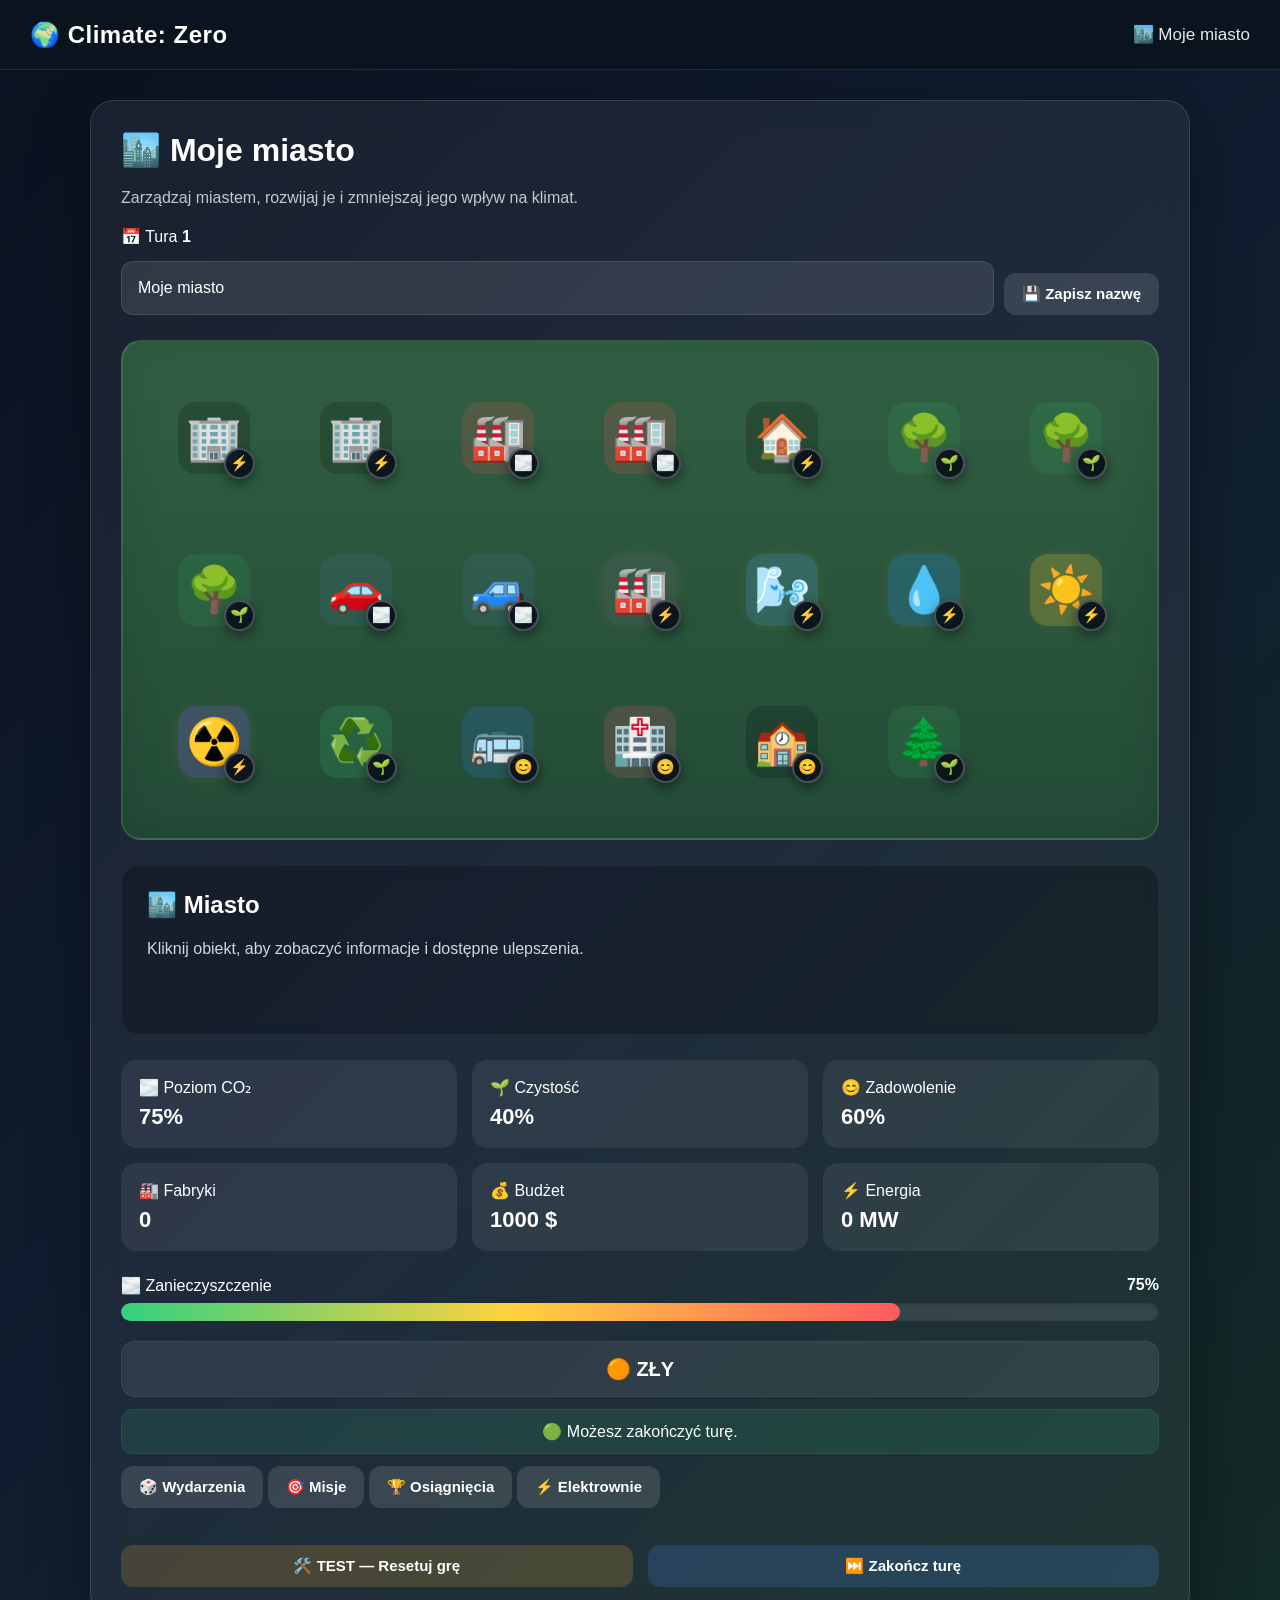
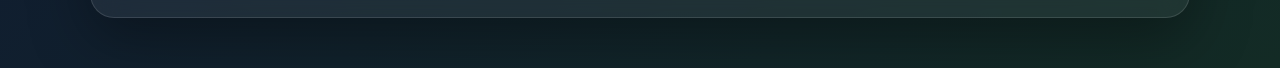
==== commit f332d1ae: "tykhjk" ====
--- a/index.html
+++ b/index.html
@@ -11,10 +11,14 @@
 
 <body>
 
-<header>
+<!-- =========================================================
+     HEADER
+========================================================= -->
+
+<header class="top-header">
 
     <div class="logo">
-        🌍 Climate: Zero
+        🌍 <span>Climate: Zero</span>
     </div>
 
     <div
@@ -22,30 +26,54 @@
         id="city-name-display"
         title="Kliknij, aby zmienić nazwę miasta"
     >
-        🏙️ Moje miasto
+        🏙️ <span id="header-city-name">Moje miasto</span>
     </div>
 
 </header>
 
 
+<!-- =========================================================
+     GŁÓWNA CZĘŚĆ GRY
+========================================================= -->
+
 <main>
 
 <section class="city-panel">
 
 
-    <!-- ================================================= -->
-    <!-- INTRO -->
-    <!-- ================================================= -->
+    <!-- =====================================================
+         INTRO / NAZWA MIASTA / TURA
+    ====================================================== -->
 
     <div class="city-intro">
 
-        <h1>
-            🏙️ <span id="city-title">Moje miasto</span>
-        </h1>
-
-        <p>
-            Zarządzaj miastem i zmniejszaj jego wpływ na klimat.
-        </p>
+        <div class="intro-title-row">
+
+            <div class="intro-text">
+
+                <h1>
+                    🏙️
+                    <span id="city-title">Moje miasto</span>
+                </h1>
+
+                <p>
+                    Zarządzaj miastem, rozwijaj je i zmniejszaj jego wpływ na klimat.
+                </p>
+
+            </div>
+
+
+            <div class="turn-badge">
+
+                📅 Tura
+                <strong id="turn">1</strong>
+
+            </div>
+
+        </div>
+
+
+        <!-- Edycja nazwy miasta -->
 
         <div class="city-name-editor">
 
@@ -54,6 +82,7 @@
                 id="city-name-input"
                 placeholder="Wpisz nazwę miasta"
                 maxlength="30"
+                autocomplete="off"
             >
 
             <button id="save-city-name">
@@ -65,131 +94,157 @@
     </div>
 
 
-    <!-- ================================================= -->
-    <!-- MIASTO -->
-    <!-- ================================================= -->
-
-    <div class="city-view">
-
-
-        <!-- BIUROWCE -->
-
-        <div
-            class="building"
+
+    <!-- =====================================================
+         WIDOK MIASTA
+    ====================================================== -->
+
+    <div
+        class="city-view"
+        id="city-view"
+    >
+
+
+        <!-- =================================================
+             BIUROWCE
+        ================================================== -->
+
+        <div
+            class="building office"
             data-type="office"
             data-id="office-1"
             data-effect="⚡"
-            title="Biurowiec — zużywa energię"
+            title="Biurowiec"
         >
             🏢
         </div>
 
-        <div
-            class="building"
+
+        <div
+            class="building office"
             data-type="office"
             data-id="office-2"
             data-effect="⚡"
-            title="Biurowiec — zużywa energię"
+            title="Biurowiec"
         >
             🏢
         </div>
 
 
-        <!-- FABRYKI -->
-
-        <div
-            class="building factory"
+
+        <!-- =================================================
+             FABRYKI
+        ================================================== -->
+
+        <div
+            class="building factory chemical-factory"
             data-type="chemical-factory"
             data-id="factory-1"
             data-effect="🌫️"
-            title="Fabryka chemiczna — emituje CO₂"
+            title="Fabryka chemiczna"
         >
             🏭
         </div>
 
-        <div
-            class="building factory"
+
+        <div
+            class="building factory industrial-factory"
             data-type="industrial-factory"
             data-id="factory-2"
             data-effect="🌫️"
-            title="Fabryka przemysłowa — emituje CO₂"
+            title="Fabryka przemysłowa"
         >
             🏭
         </div>
 
 
-        <!-- DOM -->
-
-        <div
-            class="building"
+
+        <!-- =================================================
+             DOM
+        ================================================== -->
+
+        <div
+            class="building house"
             data-type="house"
             data-id="house-1"
             data-effect="⚡"
-            title="Dom — zużywa energię"
+            title="Dom"
         >
             🏠
         </div>
 
 
-        <!-- PARKI -->
-
-        <div
-            class="tree"
+
+        <!-- =================================================
+             PARKI
+        ================================================== -->
+
+        <div
+            class="tree park"
             data-type="park"
             data-id="park-1"
             data-effect="🌱"
-            title="Park — poprawia czystość"
+            title="Park"
         >
             🌳
         </div>
 
-        <div
-            class="tree"
+
+        <div
+            class="tree park"
             data-type="park"
             data-id="park-2"
             data-effect="🌱"
-            title="Park — poprawia czystość"
+            title="Park"
         >
             🌳
         </div>
 
-        <div
-            class="tree"
+
+        <div
+            class="tree park"
             data-type="park"
             data-id="park-3"
             data-effect="🌱"
-            title="Park — poprawia czystość"
+            title="Park"
         >
             🌳
         </div>
 
 
-        <!-- SAMOCHODY -->
+
+        <!-- =================================================
+             SAMOCHODY
+        ================================================== -->
 
         <div
             class="car"
             data-type="car"
             data-id="car-1"
             data-effect="🌫️"
-            title="Samochód — zwiększa CO₂"
+            title="Samochód"
         >
             🚗
         </div>
+
 
         <div
             class="car"
             data-type="car"
             data-id="car-2"
             data-effect="🌫️"
-            title="Samochód — zwiększa CO₂"
+            title="Samochód"
         >
             🚙
         </div>
 
 
-        <!-- ================================================= -->
-        <!-- ELEKTROWNIE -->
-        <!-- ================================================= -->
+
+        <!-- =================================================
+             ELEKTROWNIE
+        ================================================== -->
+
+        <!-- Elektrownia węglowa -->
 
         <div
             class="building power-plant coal-plant"
@@ -201,6 +256,9 @@
             🏭
         </div>
 
+
+        <!-- Elektrownia wiatrowa -->
+
         <div
             class="building power-plant wind-plant"
             data-type="power-plant"
@@ -211,6 +269,9 @@
             🌬️
         </div>
 
+
+        <!-- Elektrownia wodna -->
+
         <div
             class="building power-plant water-plant"
             data-type="power-plant"
@@ -221,6 +282,9 @@
             💧
         </div>
 
+
+        <!-- Elektrownia słoneczna -->
+
         <div
             class="building power-plant solar-plant"
             data-type="power-plant"
@@ -231,6 +295,9 @@
             ☀️
         </div>
 
+
+        <!-- Elektrownia jądrowa -->
+
         <div
             class="building power-plant nuclear-plant"
             data-type="power-plant"
@@ -242,101 +309,218 @@
         </div>
 
 
-        <!-- ================================================= -->
-        <!-- INNE -->
-        <!-- ================================================= -->
+
+        <!-- =================================================
+             NOWE BUDYNKI
+        ================================================== -->
+
+        <!-- Centrum recyklingu -->
 
         <div
             class="building recycling"
             data-type="recycling"
             data-id="recycling-1"
             data-effect="🌱"
-            title="Centrum recyklingu — poprawia czystość"
+            title="Centrum recyklingu"
         >
             ♻️
         </div>
+
+
+        <!-- Centrum komunikacji -->
 
         <div
             class="building bus-depot"
             data-type="bus"
             data-id="bus-1"
             data-effect="😊"
-            title="Zajezdnia autobusowa — poprawia zadowolenie"
+            title="Centrum komunikacji"
         >
             🚌
         </div>
+
+
+        <!-- Szpital -->
 
         <div
             class="building hospital"
             data-type="hospital"
             data-id="hospital-1"
             data-effect="😊"
-            title="Szpital — poprawia zadowolenie"
+            title="Szpital"
         >
             🏥
         </div>
 
-    </div>
-
-
-    <!-- ================================================= -->
-    <!-- PANEL INFORMACJI -->
-    <!-- ================================================= -->
-
-    <div id="info-panel" class="info-panel">
-
-        <h2>🏙️ Miasto</h2>
+
+        <!-- Szkoła -->
+
+        <div
+            class="building school"
+            data-type="school"
+            data-id="school-1"
+            data-effect="😊"
+            title="Szkoła"
+        >
+            🏫
+        </div>
+
+
+        <!-- Duży park -->
+
+        <div
+            class="tree big-park"
+            data-type="big-park"
+            data-id="big-park-1"
+            data-effect="🌱"
+            title="Duży park"
+        >
+            🌲
+        </div>
+
+
+    </div>
+
+
+
+    <!-- =====================================================
+         EFEKTY MIASTA
+    ====================================================== -->
+
+    <div
+        id="city-effects"
+        class="city-effects"
+        aria-hidden="true"
+    ></div>
+
+
+
+    <!-- =====================================================
+         PANEL INFORMACYJNY
+    ====================================================== -->
+
+    <div
+        id="info-panel"
+        class="info-panel"
+    >
+
+        <h2>
+            🏙️ Miasto
+        </h2>
 
         <p>
-            Kliknij obiekt w mieście,
-            aby zobaczyć informacje.
+            Kliknij obiekt, aby zobaczyć informacje
+            i dostępne ulepszenia.
         </p>
 
     </div>
 
 
-    <!-- ================================================= -->
-    <!-- STATYSTYKI -->
-    <!-- ================================================= -->
+
+    <!-- =====================================================
+         STATYSTYKI MIASTA
+    ====================================================== -->
 
     <div class="city-stats">
 
-        <div>
-            🌫️ Poziom CO₂
-            <strong id="co2">75%</strong>
-        </div>
-
-        <div>
-            🌱 Czystość
-            <strong id="cleanliness">40%</strong>
-        </div>
-
-        <div>
-            😊 Zadowolenie
-            <strong id="satisfaction">60%</strong>
-        </div>
-
-        <div>
-            🏭 Fabryki
-            <strong id="factories">2</strong>
-        </div>
-
-        <div>
-            💰 Budżet
-            <strong id="budget">1000 $</strong>
-        </div>
-
-        <div>
-            📅 Tura
-            <strong id="turn">1</strong>
-        </div>
-
-    </div>
-
-
-    <!-- ================================================= -->
-    <!-- CO2 -->
-    <!-- ================================================= -->
+
+        <!-- CO2 -->
+
+        <div class="stat-card co2-card">
+
+            <span>
+                🌫️ Poziom CO₂
+            </span>
+
+            <strong id="co2">
+                75%
+            </strong>
+
+        </div>
+
+
+        <!-- Czystość -->
+
+        <div class="stat-card clean-card">
+
+            <span>
+                🌱 Czystość
+            </span>
+
+            <strong id="cleanliness">
+                40%
+            </strong>
+
+        </div>
+
+
+        <!-- Zadowolenie -->
+
+        <div class="stat-card satisfaction-card">
+
+            <span>
+                😊 Zadowolenie
+            </span>
+
+            <strong id="satisfaction">
+                60%
+            </strong>
+
+        </div>
+
+
+        <!-- Fabryki -->
+
+        <div class="stat-card factory-card">
+
+            <span>
+                🏭 Fabryki
+            </span>
+
+            <strong id="factories">
+                2
+            </strong>
+
+        </div>
+
+
+        <!-- Budżet -->
+
+        <div class="stat-card money-card">
+
+            <span>
+                💰 Budżet
+            </span>
+
+            <strong id="budget">
+                1000 $
+            </strong>
+
+        </div>
+
+
+        <!-- Energia -->
+
+        <div class="stat-card energy-card">
+
+            <span>
+                ⚡ Energia
+            </span>
+
+            <strong id="energy-balance">
+                0 MW
+            </strong>
+
+        </div>
+
+
+    </div>
+
+
+
+    <!-- =====================================================
+         PASEK ZANIECZYSZCZENIA
+    ====================================================== -->
 
     <div class="pollution-bar-container">
 
@@ -352,7 +536,15 @@
 
         </div>
 
-        <div class="pollution-bar">
+
+        <div
+            class="pollution-bar"
+            role="progressbar"
+            aria-label="Poziom zanieczyszczenia"
+            aria-valuemin="0"
+            aria-valuemax="100"
+            aria-valuenow="75"
+        >
 
             <div id="pollution-fill"></div>
 
@@ -361,7 +553,10 @@
     </div>
 
 
-    <!-- STATUS -->
+
+    <!-- =====================================================
+         STATUS MIASTA
+    ====================================================== -->
 
     <div
         id="city-status"
@@ -371,7 +566,10 @@
     </div>
 
 
-    <!-- STATUS TURY -->
+
+    <!-- =====================================================
+         STATUS TURY
+    ====================================================== -->
 
     <div
         id="turn-status"
@@ -381,24 +579,120 @@
     </div>
 
 
-    <!-- PRZYCISKI -->
+
+    <!-- =====================================================
+         SZYBKIE PANELE
+    ====================================================== -->
+
+    <div class="quick-panels">
+
+
+        <button
+            id="show-events"
+            type="button"
+        >
+            🎲 Wydarzenia
+        </button>
+
+
+        <button
+            id="show-missions"
+            type="button"
+        >
+            🎯 Misje
+        </button>
+
+
+        <button
+            id="show-achievements"
+            type="button"
+        >
+            🏆 Osiągnięcia
+        </button>
+
+
+        <button
+            id="show-energy"
+            type="button"
+        >
+            ⚡ Elektrownie
+        </button>
+
+
+    </div>
+
+
+
+    <!-- =====================================================
+         GŁÓWNE PRZYCISKI
+    ====================================================== -->
 
     <div class="main-buttons">
 
-        <button id="reset-budget">
+
+        <button
+            id="reset-budget"
+            type="button"
+        >
             🛠️ TEST — Resetuj grę
         </button>
 
-        <button id="end-turn">
+
+        <button
+            id="end-turn"
+            type="button"
+        >
             ⏭️ Zakończ turę
         </button>
 
-    </div>
+
+    </div>
+
+
+
+    <!-- =====================================================
+         OBSZAR WYDARZEŃ / MISJI / OSIĄGNIĘĆ
+    ====================================================== -->
+
+    <div
+        id="event-area"
+        class="event-area"
+    ></div>
+
 
 </section>
 
 </main>
 
+
+
+<!-- =========================================================
+     TOASTY / POWIADOMIENIA
+========================================================= -->
+
+<div
+    id="toast-container"
+    aria-live="polite"
+    aria-atomic="true"
+></div>
+
+
+
+<!-- =========================================================
+     WARSTWA EFEKTÓW
+========================================================= -->
+
+<div
+    id="animation-layer"
+    class="animation-layer"
+    aria-hidden="true"
+></div>
+
+
+
+<!-- =========================================================
+     SKRYPT GRY
+========================================================= -->
 
 <script src="script.js"></script>
 
--- a/style.css
+++ b/style.css
@@ -5,6 +5,10 @@
 
 * {
     box-sizing: border-box;
+}
+
+html {
+    scroll-behavior: smooth;
 }
 
 body {
@@ -58,13 +62,28 @@
 
     backdrop-filter:
         blur(12px);
-}
+
+    -webkit-backdrop-filter:
+        blur(12px);
+}
+
+
+/* =====================================================
+   LOGO
+===================================================== */
 
 .logo {
     font-size: 24px;
 
     font-weight: bold;
-}
+
+    letter-spacing: 0.5px;
+}
+
+
+/* =====================================================
+   NAZWA MIASTA
+===================================================== */
 
 .city-name {
     font-size: 17px;
@@ -74,7 +93,8 @@
     cursor: pointer;
 
     transition:
-        0.2s;
+        opacity 0.2s,
+        transform 0.2s;
 }
 
 .city-name:hover {
@@ -102,6 +122,11 @@
         50px;
 }
 
+
+/* =====================================================
+   GŁÓWNY PANEL MIASTA
+===================================================== */
+
 .city-panel {
     width: 100%;
 
@@ -121,6 +146,9 @@
     backdrop-filter:
         blur(15px);
 
+    -webkit-backdrop-filter:
+        blur(15px);
+
     box-shadow:
         0 20px 60px
         rgba(0, 0, 0, 0.35);
@@ -131,14 +159,29 @@
    INTRO
 ===================================================== */
 
+.city-intro {
+    width: 100%;
+}
+
 .city-intro h1 {
     margin-top: 0;
+
+    margin-bottom: 10px;
+
+    font-size: 32px;
 }
 
 .city-intro p {
     color:
         rgba(255, 255, 255, 0.75);
-}
+
+    line-height: 1.6;
+}
+
+
+/* =====================================================
+   EDYCJA NAZWY MIASTA
+===================================================== */
 
 .city-name-editor {
     display: flex;
@@ -150,12 +193,16 @@
 
 #city-name-input {
     flex: 1;
+
+    min-width: 0;
 
     padding:
         14px
         16px;
 
-    border: none;
+    border:
+        1px solid
+        rgba(255, 255, 255, 0.1);
 
     outline: none;
 
@@ -167,6 +214,18 @@
     color: white;
 
     font-size: 16px;
+
+    transition:
+        border 0.2s,
+        background 0.2s;
+}
+
+#city-name-input:focus {
+    border-color:
+        rgba(80, 180, 255, 0.6);
+
+    background:
+        rgba(255, 255, 255, 0.14);
 }
 
 #city-name-input::placeholder {
@@ -176,7 +235,7 @@
 
 
 /* =====================================================
-   CITY VIEW
+   WIDOK MIASTA
 ===================================================== */
 
 .city-view {
@@ -209,11 +268,15 @@
     border:
         2px solid
         rgba(255, 255, 255, 0.08);
-}
-
-
-/* =====================================================
-   OBIEKTY
+
+    box-shadow:
+        inset 0 0 40px
+        rgba(0, 0, 0, 0.12);
+}
+
+
+/* =====================================================
+   OBIEKTY MIASTA
 ===================================================== */
 
 .building,
@@ -250,7 +313,7 @@
 
 
 /* =====================================================
-   IKONKA EFEKTU W ROGU
+   IKONA EFEKTU W ROGU
 ===================================================== */
 
 .building[data-effect]::after,
@@ -302,7 +365,7 @@
 
 
 /* =====================================================
-   EFEKT HOVER
+   HOVER IKONY EFEKTU
 ===================================================== */
 
 .building:hover::after,
@@ -320,7 +383,7 @@
 
 
 /* =====================================================
-   OBIEKTY — HOVER
+   HOVER OBIEKTÓW
 ===================================================== */
 
 .building:hover,
@@ -349,6 +412,11 @@
         rgba(255, 80, 80, 0.16);
 }
 
+.factory:hover {
+    background:
+        rgba(255, 80, 80, 0.26);
+}
+
 
 /* =====================================================
    ELEKTROWNIE
@@ -376,34 +444,68 @@
         rgba(255, 200, 60, 0.2);
 }
 
+
+/* =====================================================
+   RODZAJE ELEKTROWNI
+===================================================== */
+
 .coal-plant {
     background:
         rgba(100, 100, 100, 0.25);
 }
 
+.coal-plant:hover {
+    background:
+        rgba(120, 120, 120, 0.35);
+}
+
+
 .wind-plant {
     background:
         rgba(100, 180, 255, 0.18);
 }
 
+.wind-plant:hover {
+    background:
+        rgba(100, 180, 255, 0.3);
+}
+
+
 .water-plant {
     background:
         rgba(40, 150, 255, 0.2);
 }
 
+.water-plant:hover {
+    background:
+        rgba(40, 150, 255, 0.32);
+}
+
+
 .solar-plant {
     background:
         rgba(255, 210, 50, 0.22);
 }
 
+.solar-plant:hover {
+    background:
+        rgba(255, 210, 50, 0.32);
+}
+
+
 .nuclear-plant {
     background:
         rgba(150, 100, 255, 0.2);
 }
 
-
-/* =====================================================
-   INNE OBIEKTY
+.nuclear-plant:hover {
+    background:
+        rgba(150, 100, 255, 0.3);
+}
+
+
+/* =====================================================
+   RECYKLING
 ===================================================== */
 
 .recycling {
@@ -411,26 +513,71 @@
         rgba(50, 200, 120, 0.16);
 }
 
+.recycling:hover {
+    background:
+        rgba(50, 200, 120, 0.28);
+}
+
+
+/* =====================================================
+   AUTOBUS
+===================================================== */
+
 .bus-depot {
     background:
         rgba(50, 130, 255, 0.16);
 }
 
+.bus-depot:hover {
+    background:
+        rgba(50, 130, 255, 0.28);
+}
+
+
+/* =====================================================
+   SZPITAL
+===================================================== */
+
 .hospital {
     background:
         rgba(255, 100, 120, 0.16);
 }
 
+.hospital:hover {
+    background:
+        rgba(255, 100, 120, 0.28);
+}
+
+
+/* =====================================================
+   DRZEWA
+===================================================== */
+
 .tree {
     background:
         rgba(50, 180, 90, 0.14);
 }
 
+.tree:hover {
+    background:
+        rgba(50, 180, 90, 0.25);
+}
+
+
+/* =====================================================
+   SAMOCHODY
+===================================================== */
+
 .car {
     background:
         rgba(80, 130, 180, 0.14);
 }
 
+.car:hover {
+    background:
+        rgba(80, 130, 180, 0.25);
+}
+
 
 /* =====================================================
    INFO PANEL
@@ -448,14 +595,31 @@
         rgba(0, 0, 0, 0.22);
 
     min-height: 170px;
+
+    border:
+        1px solid
+        rgba(255, 255, 255, 0.05);
+
+    box-shadow:
+        inset 0 0 25px
+        rgba(0, 0, 0, 0.08);
 }
 
 .info-panel h2 {
     margin-top: 0;
+
+    margin-bottom: 18px;
+}
+
+.info-panel h3 {
+    margin-top: 0;
 }
 
 .info-panel p {
     line-height: 1.5;
+
+    color:
+        rgba(255, 255, 255, 0.82);
 }
 
 .info-panel strong {
@@ -497,6 +661,18 @@
     font-size: 22px;
 }
 
+.energy-panel > p {
+    color:
+        rgba(255, 255, 255, 0.7);
+
+    line-height: 1.5;
+}
+
+
+/* =====================================================
+   POJEDYNCZY WIERSZ ELEKTROWNI
+===================================================== */
+
 .energy-row {
 
     margin-top: 18px;
@@ -511,7 +687,25 @@
     border:
         1px solid
         rgba(255, 255, 255, 0.06);
-}
+
+    transition:
+        background 0.2s,
+        transform 0.2s;
+}
+
+.energy-row:hover {
+
+    background:
+        rgba(255, 255, 255, 0.075);
+
+    transform:
+        translateY(-1px);
+}
+
+
+/* =====================================================
+   GÓRA WIERSZA
+===================================================== */
 
 .energy-row-top {
 
@@ -520,12 +714,16 @@
     justify-content: space-between;
 
     align-items: center;
+
+    gap: 15px;
 
     margin-bottom: 10px;
 }
 
 .energy-name {
     font-weight: bold;
+
+    line-height: 1.4;
 }
 
 .energy-percent {
@@ -533,11 +731,13 @@
     font-size: 18px;
 
     font-weight: bold;
-}
-
-
-/* =====================================================
-   SUWAK
+
+    white-space: nowrap;
+}
+
+
+/* =====================================================
+   SUWAK ENERGII
 ===================================================== */
 
 .energy-slider {
@@ -569,6 +769,11 @@
         rgba(80, 220, 150, 0.18);
 }
 
+
+/* =====================================================
+   SUWAK — CHROME / EDGE / OPERA
+===================================================== */
+
 .energy-slider::-webkit-slider-thumb {
 
     appearance: none;
@@ -592,7 +797,29 @@
         rgba(0, 0, 0, 0.45);
 
     cursor: grab;
-}
+
+    transition:
+        transform 0.15s;
+}
+
+.energy-slider::-webkit-slider-thumb:hover {
+
+    transform:
+        scale(1.12);
+}
+
+.energy-slider::-webkit-slider-thumb:active {
+
+    cursor: grabbing;
+
+    transform:
+        scale(1.18);
+}
+
+
+/* =====================================================
+   SUWAK — FIREFOX
+===================================================== */
 
 .energy-slider::-moz-range-thumb {
 
@@ -607,6 +834,10 @@
     border:
         3px solid
         #35d07f;
+
+    box-shadow:
+        0 3px 12px
+        rgba(0, 0, 0, 0.45);
 
     cursor: grab;
 }
@@ -626,11 +857,20 @@
         );
 }
 
+
+/* =====================================================
+   SZCZEGÓŁY ENERGII
+===================================================== */
+
 .energy-details {
 
     display: flex;
 
     justify-content: space-between;
+
+    align-items: center;
+
+    gap: 10px;
 
     margin-top: 10px;
 
@@ -642,7 +882,7 @@
 
 
 /* =====================================================
-   ENERGY SUMMARY
+   PODSUMOWANIE ENERGII
 ===================================================== */
 
 .energy-summary {
@@ -667,6 +907,8 @@
         rgba(255, 255, 255, 0.06);
 
     text-align: center;
+
+    line-height: 1.4;
 }
 
 .energy-summary strong {
@@ -680,10 +922,14 @@
 
 
 /* =====================================================
-   UPGRADE
+   PRZYCISK ULEPSZENIA
 ===================================================== */
 
 .upgrade-button {
+
+    position: relative;
+
+    width: 100%;
 
     background:
         rgba(50, 210, 130, 0.2);
@@ -691,6 +937,8 @@
     border:
         1px solid
         rgba(50, 210, 130, 0.2);
+
+    padding-right: 55px;
 }
 
 .upgrade-button:hover:not(:disabled) {
@@ -699,9 +947,49 @@
         rgba(50, 210, 130, 0.35);
 }
 
-
-/* =====================================================
-   STATYSTYKI
+.upgrade-button:active:not(:disabled) {
+
+    transform:
+        scale(0.98);
+}
+
+
+/* =====================================================
+   IKONA ULEPSZENIA
+===================================================== */
+
+.upgrade-icon {
+
+    position: absolute;
+
+    right: 14px;
+
+    top: 50%;
+
+    transform:
+        translateY(-50%);
+
+    width: 30px;
+
+    height: 30px;
+
+    display: flex;
+
+    align-items: center;
+
+    justify-content: center;
+
+    border-radius: 50%;
+
+    background:
+        rgba(0, 0, 0, 0.25);
+
+    font-size: 17px;
+}
+
+
+/* =====================================================
+   STATYSTYKI MIASTA
 ===================================================== */
 
 .city-stats {
@@ -752,7 +1040,7 @@
 
 
 /* =====================================================
-   CO2 BAR
+   PASEK CO2
 ===================================================== */
 
 .pollution-bar-container {
@@ -765,6 +1053,10 @@
 
     justify-content: space-between;
 
+    align-items: center;
+
+    gap: 10px;
+
     margin-bottom: 8px;
 }
 
@@ -780,6 +1072,10 @@
     border-radius: 20px;
 
     overflow: hidden;
+
+    box-shadow:
+        inset 0 1px 4px
+        rgba(0, 0, 0, 0.25);
 }
 
 #pollution-fill {
@@ -804,7 +1100,7 @@
 
 
 /* =====================================================
-   STATUS
+   STATUS MIASTA
 ===================================================== */
 
 .city-status {
@@ -823,7 +1119,16 @@
     font-size: 20px;
 
     font-weight: bold;
-}
+
+    border:
+        1px solid
+        rgba(255, 255, 255, 0.06);
+}
+
+
+/* =====================================================
+   STATUS TUR
+===================================================== */
 
 .turn-status {
 
@@ -837,11 +1142,18 @@
 
     background:
         rgba(50, 210, 130, 0.12);
-}
-
-
-/* =====================================================
-   BUTTONS
+
+    border:
+        1px solid
+        rgba(50, 210, 130, 0.12);
+
+    transition:
+        background 0.2s;
+}
+
+
+/* =====================================================
+   BUTTONS — GŁÓWNE
 ===================================================== */
 
 button {
@@ -869,7 +1181,13 @@
 
     transition:
         transform 0.15s,
-        background 0.15s;
+        background 0.15s,
+        opacity 0.15s;
+
+    font-family:
+        Arial,
+        Helvetica,
+        sans-serif;
 }
 
 button:hover:not(:disabled) {
@@ -881,6 +1199,12 @@
         rgba(255, 255, 255, 0.2);
 }
 
+button:active:not(:disabled) {
+
+    transform:
+        translateY(0);
+}
+
 button:disabled {
 
     cursor: not-allowed;
@@ -888,30 +1212,45 @@
     opacity: 0.55;
 }
 
+
+/* =====================================================
+   RESET
+===================================================== */
+
 #reset-budget {
 
     background:
         rgba(255, 180, 50, 0.18);
 }
 
-#reset-budget:hover {
+#reset-budget:hover:not(:disabled) {
 
     background:
         rgba(255, 180, 50, 0.3);
 }
 
+
+/* =====================================================
+   KONIEC TURY
+===================================================== */
+
 #end-turn {
 
     background:
         rgba(80, 150, 255, 0.18);
 }
 
-#end-turn:hover {
+#end-turn:hover:not(:disabled) {
 
     background:
         rgba(80, 150, 255, 0.3);
 }
 
+
+/* =====================================================
+   PRZYCISKI GŁÓWNE
+===================================================== */
+
 .main-buttons {
 
     display: flex;
@@ -921,14 +1260,42 @@
     margin-top: 25px;
 }
 
-
-/* =====================================================
-   CRITICAL
+.main-buttons button {
+
+    flex: 1;
+}
+
+
+/* =====================================================
+   WSZYSTKIE ELEKTROWNIE
+===================================================== */
+
+.show-all-energy {
+
+    background:
+        rgba(80, 150, 255, 0.16);
+
+    border:
+        1px solid
+        rgba(80, 150, 255, 0.15);
+}
+
+.show-all-energy:hover:not(:disabled) {
+
+    background:
+        rgba(80, 150, 255, 0.28);
+}
+
+
+/* =====================================================
+   KRYTYCZNY KOMUNIKAT
 ===================================================== */
 
 .critical-message {
 
-    padding: 12px;
+    margin-top: 15px;
+
+    padding: 14px;
 
     border-radius: 12px;
 
@@ -938,11 +1305,50 @@
     border:
         1px solid
         rgba(255, 70, 70, 0.2);
-}
-
-
-/* =====================================================
-   RESPONSIVE
+
+    line-height: 1.55;
+
+    box-shadow:
+        0 5px 20px
+        rgba(255, 50, 50, 0.05);
+}
+
+
+/* =====================================================
+   HR
+===================================================== */
+
+hr {
+
+    border: none;
+
+    border-top:
+        1px solid
+        rgba(255, 255, 255, 0.1);
+
+    margin:
+        20px
+        0;
+}
+
+
+/* =====================================================
+   FOCUS — DOSTĘPNOŚĆ
+===================================================== */
+
+button:focus-visible,
+input:focus-visible {
+
+    outline:
+        2px solid
+        rgba(100, 190, 255, 0.8);
+
+    outline-offset: 3px;
+}
+
+
+/* =====================================================
+   RESPONSIVE — TABLET
 ===================================================== */
 
 @media (max-width: 900px) {
@@ -953,17 +1359,37 @@
             repeat(5, 1fr);
     }
 
-}
-
+    .energy-summary {
+
+        grid-template-columns:
+            repeat(2, 1fr);
+    }
+
+}
+
+
+/* =====================================================
+   RESPONSIVE — MAŁE TABLETY / TELEFONY
+===================================================== */
 
 @media (max-width: 700px) {
 
     header {
-        padding: 0 15px;
+
+        padding:
+            0
+            15px;
     }
 
     .city-panel {
-        padding: 20px;
+
+        padding:
+            20px;
+    }
+
+    .city-intro h1 {
+
+        font-size: 27px;
     }
 
     .city-view {
@@ -987,23 +1413,64 @@
         flex-direction: column;
     }
 
+    .city-name-editor button {
+
+        width: 100%;
+    }
+
     .energy-summary {
 
         grid-template-columns:
             1fr;
     }
 
-}
-
+    .energy-details {
+
+        flex-direction: column;
+
+        align-items: flex-start;
+
+        gap: 4px;
+    }
+
+}
+
+
+/* =====================================================
+   RESPONSIVE — TELEFONY
+===================================================== */
 
 @media (max-width: 500px) {
 
+    header {
+
+        height: 60px;
+    }
+
     .logo {
+
         font-size: 18px;
     }
 
     .city-name {
+
         font-size: 14px;
+    }
+
+    main {
+
+        padding:
+            20px
+            8px
+            30px;
+    }
+
+    .city-panel {
+
+        padding:
+            15px;
+
+        border-radius: 18px;
     }
 
     .city-view {
@@ -1011,9 +1478,12 @@
         grid-template-columns:
             repeat(3, 1fr);
 
-        padding: 15px;
+        padding:
+            15px;
 
         gap: 10px;
+
+        min-height: 420px;
     }
 
     .building,
@@ -1025,6 +1495,8 @@
         height: 60px;
 
         font-size: 35px;
+
+        border-radius: 15px;
     }
 
     .building[data-effect]::after,
@@ -1053,4 +1525,89 @@
         flex-direction: column;
     }
 
-}+    .main-buttons button {
+
+        width: 100%;
+    }
+
+    .energy-panel {
+
+        padding:
+            15px;
+    }
+
+    .energy-row {
+
+        padding:
+            12px;
+    }
+
+    .energy-row-top {
+
+        align-items:
+            flex-start;
+
+        flex-direction:
+            column;
+
+        gap: 5px;
+    }
+
+    .energy-percent {
+
+        font-size: 16px;
+    }
+
+    .pollution-info {
+
+        font-size: 14px;
+    }
+
+    .info-panel {
+
+        padding:
+            18px;
+    }
+
+}
+
+
+/* =====================================================
+   BARDZO MAŁE TELEFONY
+===================================================== */
+
+@media (max-width: 360px) {
+
+    .city-view {
+
+        grid-template-columns:
+            repeat(2, 1fr);
+    }
+
+    .logo {
+
+        font-size: 16px;
+    }
+
+    .city-name {
+
+        font-size: 12px;
+    }
+
+    .building,
+    .tree,
+    .car {
+
+        width: 58px;
+
+        height: 58px;
+
+        font-size: 32px;
+    }
+
+}
+
+
+/* =====================================================
+   KONIEC STYLE.CSS
+===================================================== */
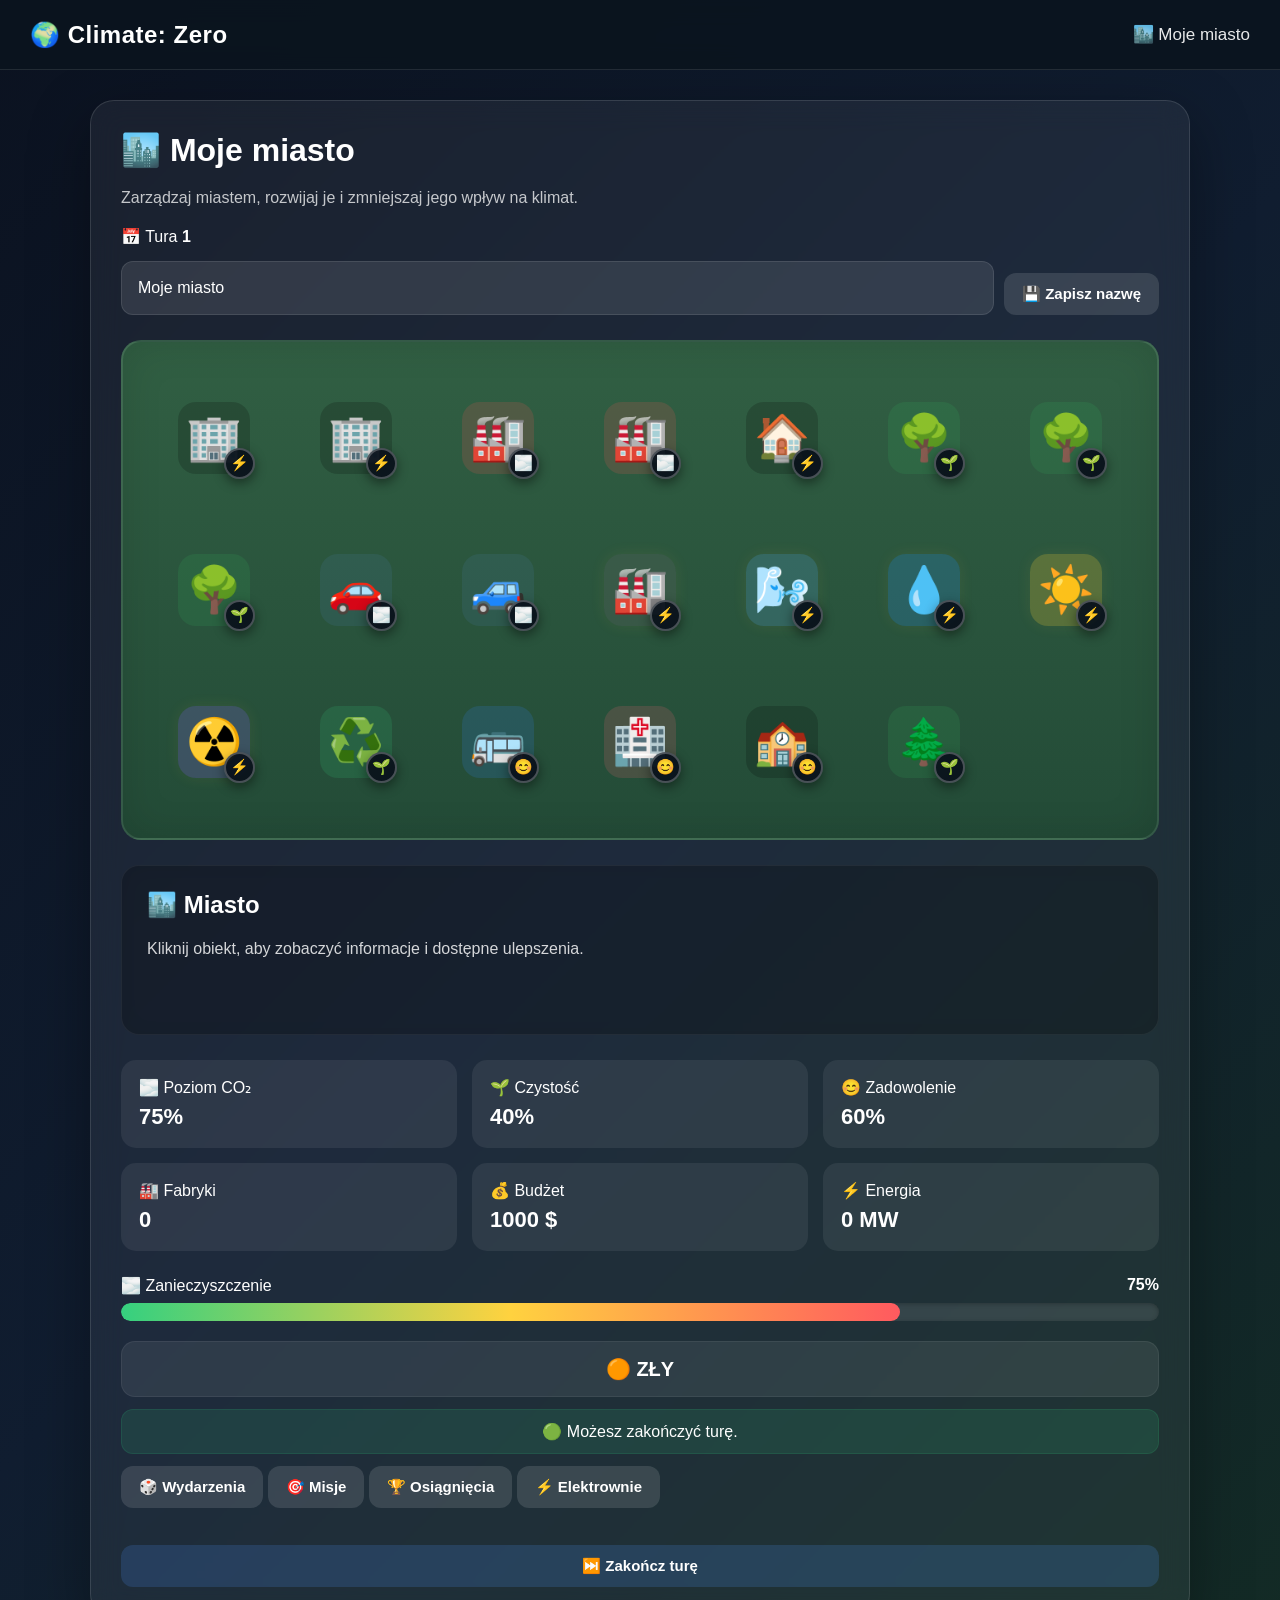
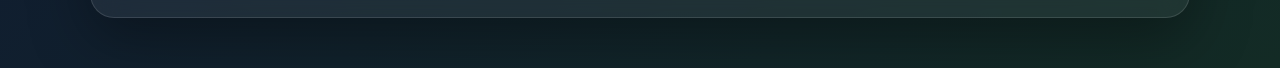
==== commit db25a196: "kjhlkj" ====
--- a/index.html
+++ b/index.html
@@ -629,14 +629,14 @@
 
     <div class="main-buttons">
 
-
+<!-- TESTOWY PRZYCISK RESETU GRY 
         <button
             id="reset-budget"
             type="button"
         >
             🛠️ TEST — Resetuj grę
         </button>
-
+-->
 
         <button
             id="end-turn"
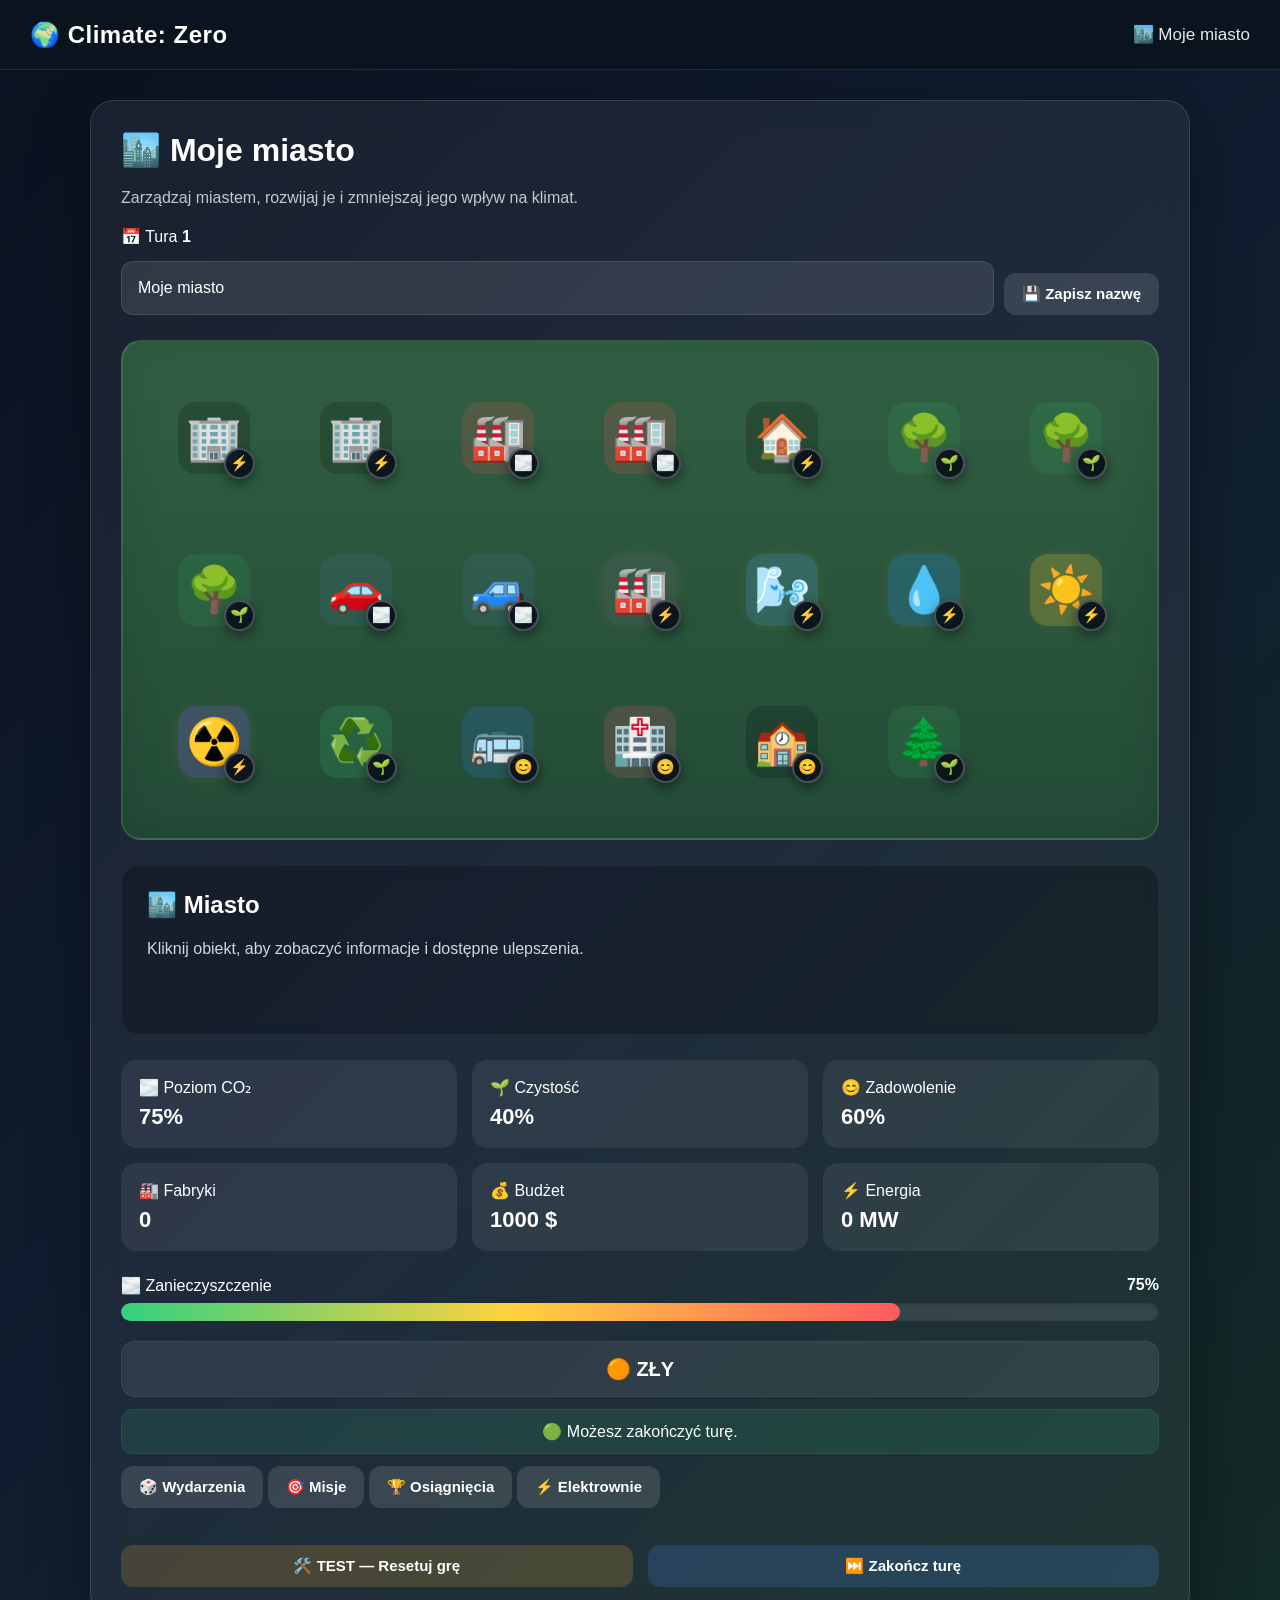
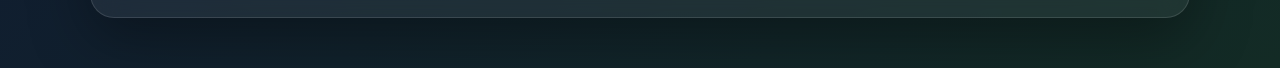
==== commit 3273c7ee: "gththrt" ====
--- a/index.html
+++ b/index.html
@@ -629,14 +629,14 @@
 
     <div class="main-buttons">
 
-<!-- TESTOWY PRZYCISK RESETU GRY 
+
         <button
             id="reset-budget"
             type="button"
         >
             🛠️ TEST — Resetuj grę
         </button>
--->
+
 
         <button
             id="end-turn"
